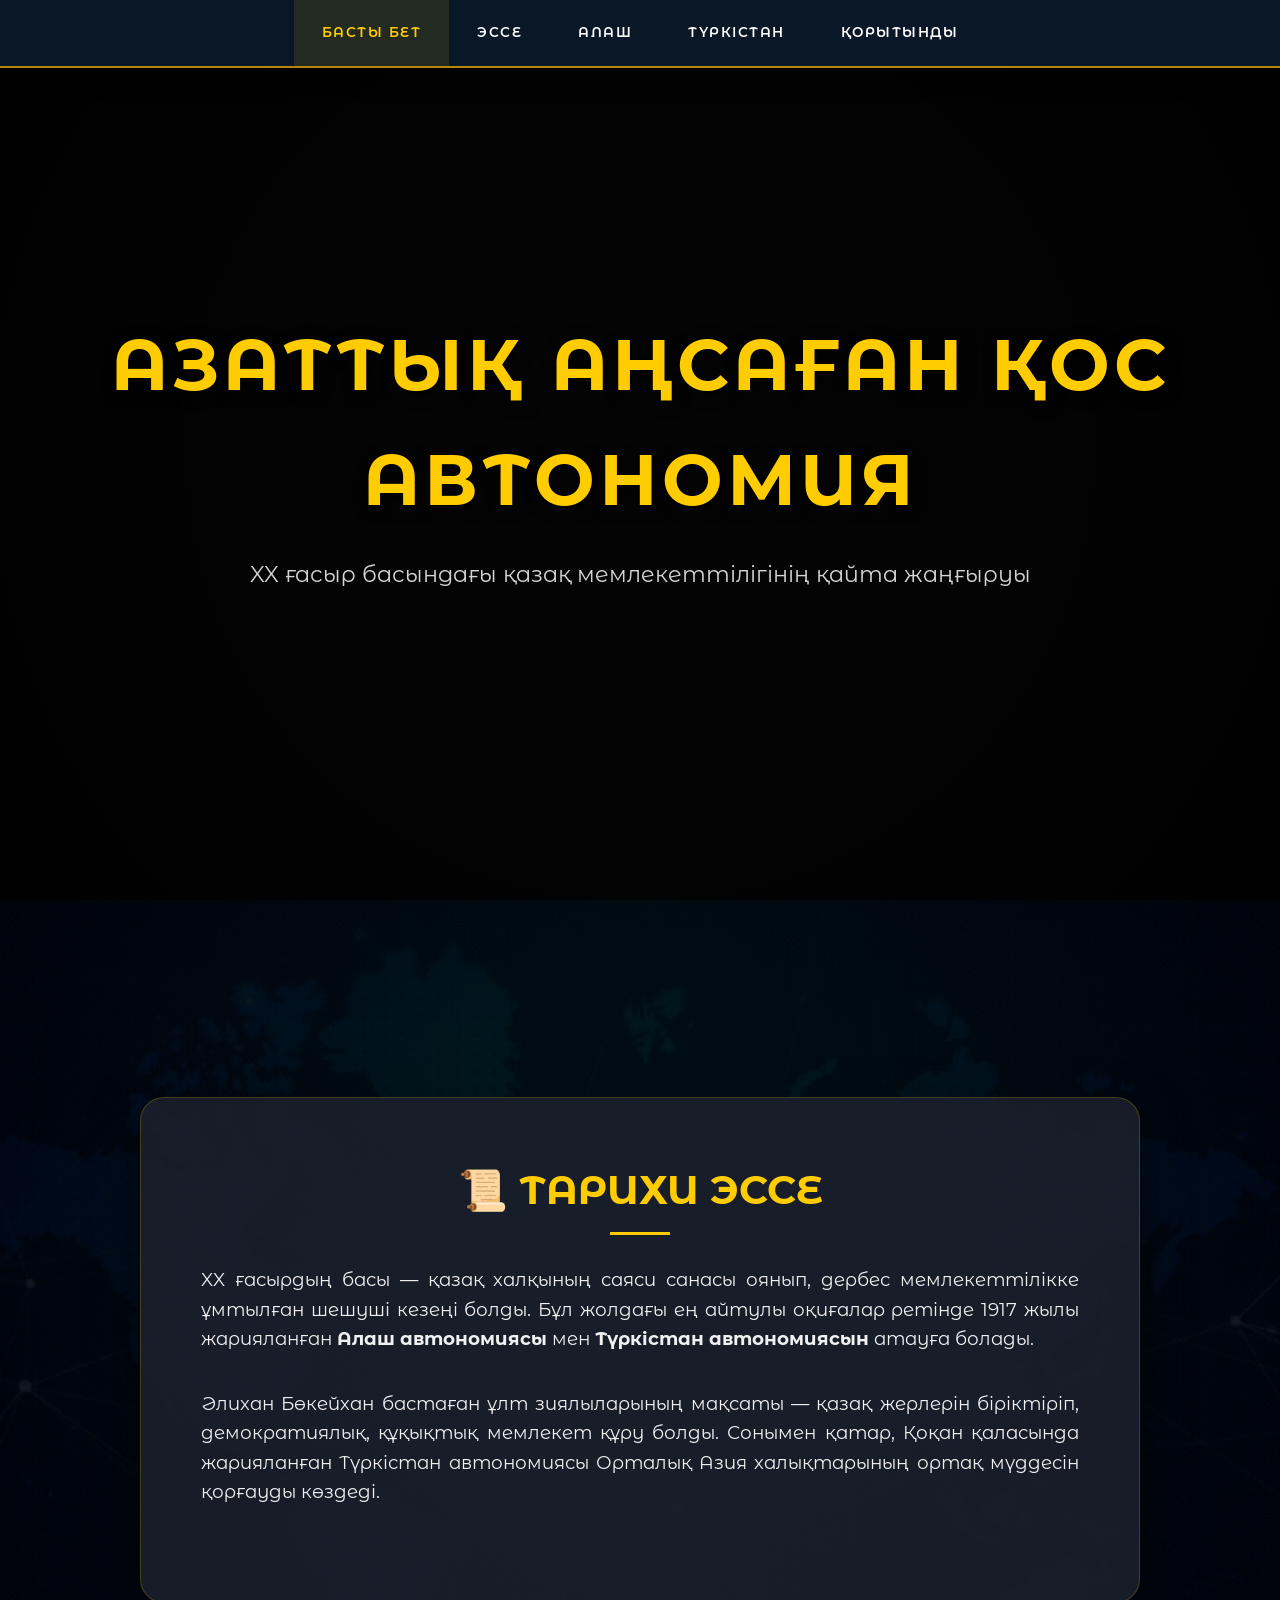
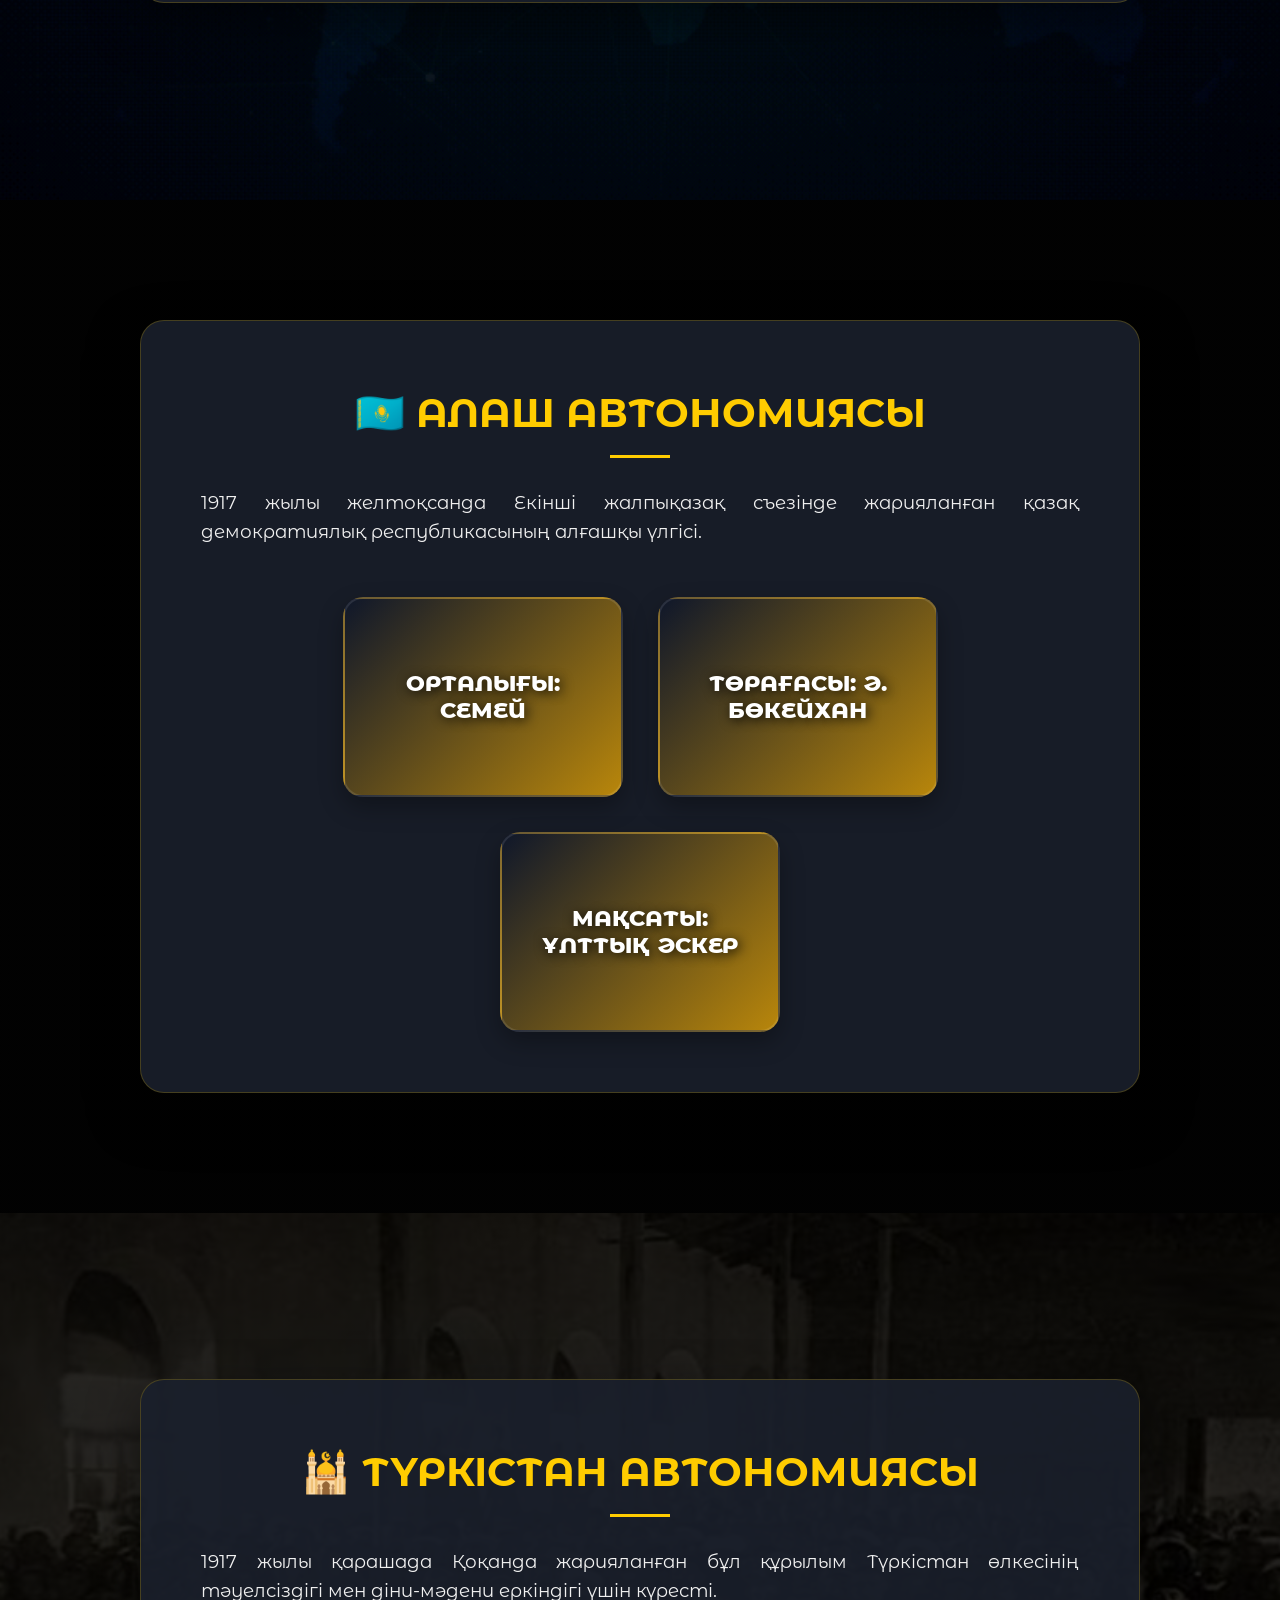
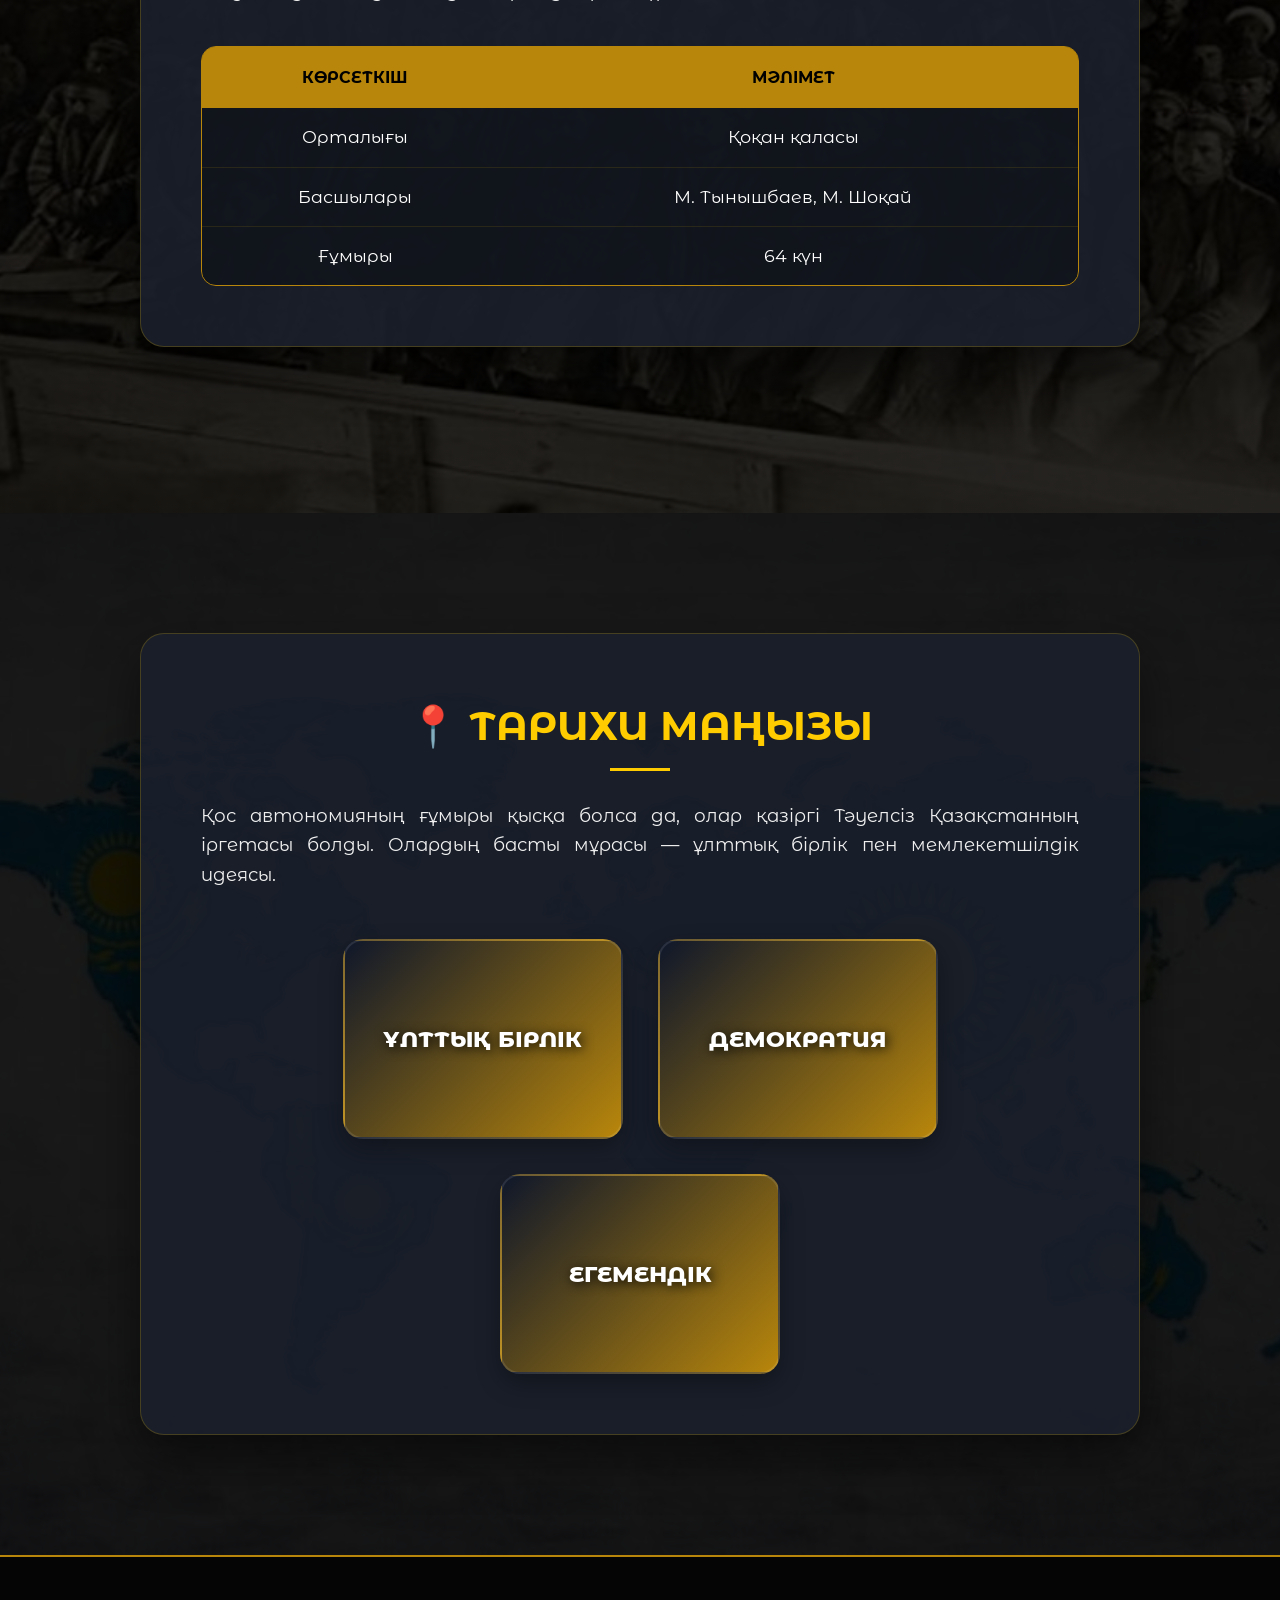
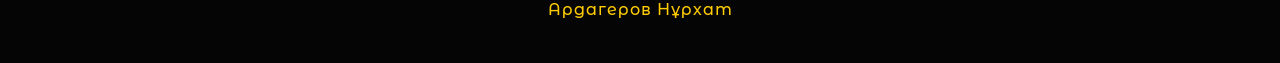
==== index.html @ 7b1ee90c "Add files via upload" ====
<!DOCTYPE html>
<html lang="kk">
<head>
    <meta charset="UTF-8">
    <meta name="viewport" content="width=device-width, initial-scale=1.0">
    <title>Алаш және Түркістан автономиялары</title>
    <link rel="stylesheet" href="style.css">
</head>
<body>
    <nav id="mainNav">
        <a href="#home">Басты бет</a>
        <a href="#essay">Эссе</a>
        <a href="#alash">Алаш</a>
        <a href="#turkestan">Түркістан</a>
        <a href="#summary">Қорытынды</a>
    </nav>

    <header id="home">
        <div class="overlay"></div>
        <div class="header-content">
            <h1>Азаттық аңсаған қос автономия</h1>
            <p>XX ғасыр басындағы қазақ мемлекеттілігінің қайта жаңғыруы</p>
        </div>
    </header>

    <main>
        <section id="essay" class="bg1">
            <div class="content">
                <h2>📜 Тарихи эссе</h2>
                <p>XX ғасырдың басы — қазақ халқының саяси санасы оянып, дербес мемлекеттілікке ұмтылған шешуші кезеңі болды. Бұл жолдағы ең айтулы оқиғалар ретінде 1917 жылы жарияланған <strong>Алаш автономиясы</strong> мен <strong>Түркістан автономиясын</strong> атауға болады.</p>
                <p>Әлихан Бөкейхан бастаған ұлт зиялыларының мақсаты — қазақ жерлерін біріктіріп, демократиялық, құқықтық мемлекет құру болды. Сонымен қатар, Қоқан қаласында жарияланған Түркістан автономиясы Орталық Азия халықтарының ортақ мүддесін қорғауды көздеді.</p>
            </div>
        </section>

        <section id="alash" class="bg2">
            <div class="content">
                <h2>🇰🇿 Алаш автономиясы</h2>
                <p>1917 жылы желтоқсанда Екінші жалпықазақ съезінде жарияланған қазақ демократиялық республикасының алғашқы үлгісі.</p>
                <div class="cards">
                    <div class="card fade-card">
                        <span>Орталығы: Семей</span>
                    </div>
                    <div class="card fade-card">
                        <span>Төрағасы: Ә. Бөкейхан</span>
                    </div>
                    <div class="card fade-card">
                        <span>Мақсаты: Ұлттық әскер</span>
                    </div>
                </div>
            </div>
        </section>

        <section id="turkestan" class="bg3">
            <div class="content">
                <h2>🕌 Түркістан автономиясы</h2>
                <p>1917 жылы қарашада Қоқанда жарияланған бұл құрылым Түркістан өлкесінің тәуелсіздігі мен діни-мәдени еркіндігі үшін күресті.</p>
                
                <div class="table-container">
                    <table>
                        <tr style="background: var(--accent-dark);">
                            <th>Көрсеткіш</th>
                            <th>Мәлімет</th>
                        </tr>
                        <tr>
                            <td>Орталығы</td>
                            <td>Қоқан қаласы</td>
                        </tr>
                        <tr>
                            <td>Басшылары</td>
                            <td>М. Тынышбаев, М. Шоқай</td>
                        </tr>
                        <tr>
                            <td>Ғұмыры</td>
                            <td>64 күн</td>
                        </tr>
                    </table>
                </div>
            </div>
        </section>

        <section id="summary" class="bg4">
            <div class="content">
                <h2>📍 Тарихи маңызы</h2>
                <p>Қос автономияның ғұмыры қысқа болса да, олар қазіргі Тәуелсіз Қазақстанның іргетасы болды. Олардың басты мұрасы — ұлттық бірлік пен мемлекетшілдік идеясы.</p>
                
                <div class="cards">
                    <div class="card fade-card">
                        <span>Ұлттық Бірлік</span>
                    </div>
                    <div class="card fade-card">
                        <span>Демократия</span>
                    </div>
                    <div class="card fade-card">
                        <span>Егемендік</span>
                    </div>
                </div>
            </div>
        </section>
    </main>

    <footer>
        <p>Ардагеров Нұрхат</p>
    </footer>

    <script src="script.js"></script>
</body>
</html>
---- style.css ----
/* Google Fonts жүктеу - Montserrat Alternates қазақ тіліндегі мәтінге өте қолайлы */
@import url('https://fonts.googleapis.com/css2?family=Montserrat+Alternates:ital,wght@0,100;0,200;0,300;0,400;0,500;0,600;0,700;0,800;0,900;1,100;1,200;1,300;1,400;1,500;1,600;1,700;1,800;1,900&display=swap');

/* Негізгі айнымалылар мен баптаулар */
:root {
    --nav-bg: rgba(10, 25, 41, 0.95);      /* Навигацияның қою көк фоны */
    --content-bg: rgba(26, 32, 44, 0.9);   /* Контент блогының фоны */
    --card-width: 280px;
    --card-height: 200px;
    --accent: #ffcc00;                     /* Алтын түсті акцент (Алаш рухы) */
    --accent-dark: #b8860b;                /* Қою алтын / қоңыр */
    --text-white: #ffffff;
    --transition: all 0.4s cubic-bezier(0.165, 0.84, 0.44, 1);
}

* {
    box-sizing: border-box;
    margin: 0;
    padding: 0;
    font-family: "Montserrat Alternates", sans-serif;
}

html {
    scroll-behavior: smooth;
}

body {
    background: #0a0a0a;
    color: var(--text-white);
    overflow-x: hidden;
    line-height: 1.6;
}

/* Навигациялық мәзір стилі */
nav#mainNav {
    position: fixed;
    top: 0;
    left: 0;
    width: 100%;
    background: var(--nav-bg);
    backdrop-filter: blur(12px);
    display: flex;
    justify-content: center;
    z-index: 1000;
    box-shadow: 0 4px 20px rgba(0, 0, 0, 0.6);
    border-bottom: 2px solid var(--accent-dark);
}

nav#mainNav a {
    color: var(--text-white);
    text-decoration: none;
    padding: 22px 28px;
    display: block;
    transition: var(--transition);
    font-weight: 600;
    font-size: 0.85rem;
    text-transform: uppercase;
    letter-spacing: 1.5px;
}

nav#mainNav a:hover,
nav#mainNav a.active {
    color: var(--accent);
    background: rgba(255, 204, 0, 0.1);
}

/* Хедер (Басты бет) */
header#home {
    height: 100vh;
    background: linear-gradient(rgba(0,0,0,0.6), rgba(0,0,0,0.6)), url('https://images.unsplash.com/photo-1518709268805-4e9042af9f23?q=80&w=2000') center/cover no-repeat;
    position: relative;
    display: flex;
    align-items: center;
    justify-content: center;
}

header .overlay {
    position: absolute;
    inset: 0;
    background: radial-gradient(circle, transparent 20%, rgba(0,0,0,0.8) 100%);
}

.header-content {
    position: relative;
    z-index: 2;
    text-align: center;
    padding: 30px;
}

.header-content h1 {
    font-size: clamp(2.5rem, 6vw, 4.5rem);
    margin-bottom: 20px;
    text-transform: uppercase;
    letter-spacing: 4px;
    color: var(--accent);
    text-shadow: 3px 3px 15px rgba(0,0,0,0.8);
}

.header-content p {
    font-size: 1.4rem;
    font-weight: 400;
    max-width: 800px;
    margin: 0 auto;
    opacity: 0.95;
    color: #e0e0e0;
}

/* Секциялардың ортақ стилі */
section {
    min-height: 100vh;
    display: flex;
    align-items: center;
    justify-content: center;
    padding: 120px 20px;
    position: relative;
    background-attachment: fixed; /* Параллакс эффектісі */
}

/* Секциялардың фондық суреттеріне арналған кластар */
.bg1 { background: linear-gradient(rgba(0,0,0,0.8), rgba(0,0,0,0.8)), url('img/history1.png') center/cover; }
.bg2 { background: linear-gradient(rgba(0,0,0,0.85), rgba(0,0,0,0.85)), url('img/alash_bg.jpg') center/cover; }
.bg3 { background: linear-gradient(rgba(0,0,0,0.85), rgba(0,0,0,0.85)), url('img/kokan.jpg') center/cover; }
.bg4 { background: linear-gradient(rgba(0,0,0,0.9), rgba(0,0,0,0.9)), url('img/kz_map.jpg') center/cover; }

/* Контент блогының контейнері */
.content {
    position: relative;
    z-index: 2;
    background: var(--content-bg);
    padding: 60px;
    border-radius: 24px;
    max-width: 1000px;
    width: 95%;
    box-shadow: 0 20px 50px rgba(0, 0, 0, 0.5);
    border: 1px solid rgba(255, 204, 0, 0.2);
    text-align: center;
}

section h2 {
    font-size: 2.5rem;
    margin-bottom: 30px;
    color: var(--accent);
    text-transform: uppercase;
    position: relative;
    display: inline-block;
}

section h2::after {
    content: '';
    display: block;
    width: 60px;
    height: 3px;
    background: var(--accent);
    margin: 10px auto 0;
}

section p {
    font-size: 1.15rem;
    margin-bottom: 35px;
    text-align: justify;
    color: #f0f0f0;
}

/* Карточкалар жүйесі */
.cards {
    display: flex;
    justify-content: center;
    flex-wrap: wrap;
    gap: 35px;
    margin-top: 50px;
}

.card {
    width: var(--card-width);
    height: var(--card-height);
    border-radius: 20px;
    position: relative;
    overflow: hidden;
    /* Карточкалардың дефолттық градиенті (егер сурет жүктелмесе) */
    background: linear-gradient(135deg, #0f172a, #b8860b);
    background-size: cover;
    background-position: center;
    transition: var(--transition);
    opacity: 0;
    transform: translateY(60px);
    display: flex;
    align-items: center;
    justify-content: center;
    border: 2px solid rgba(255, 255, 255, 0.1);
    box-shadow: 0 10px 25px rgba(0,0,0,0.3);
}

/* Анимация қосылғандағы класс (JS арқылы басқарылады) */
.card.show {
    opacity: 1;
    transform: translateY(0);
}

.card:hover {
    transform: scale(1.08) translateY(-15px);
    box-shadow: 0 20px 40px rgba(255, 204, 0, 0.3);
    border-color: var(--accent);
}

.card span {
    font-size: 1.4rem;
    font-weight: 800;
    text-transform: uppercase;
    color: #fff;
    text-shadow: 2px 2px 12px rgba(0, 0, 0, 0.9);
    padding: 15px;
    text-align: center;
    line-height: 1.2;
}

/* Кесте дизайны */
.table-container {
    margin-top: 40px;
    border-radius: 15px;
    overflow: hidden;
    border: 1px solid var(--accent-dark);
}

table {
    width: 100%;
    border-collapse: collapse;
    background: rgba(0, 0, 0, 0.3);
}

table th {
    background: var(--accent-dark);
    color: #000;
    padding: 18px;
    text-transform: uppercase;
    font-size: 1rem;
    font-weight: 700;
}

table td {
    padding: 15px;
    border-bottom: 1px solid rgba(255, 204, 0, 0.1);
    font-size: 1.1rem;
    color: #fff;
}

table tr:last-child td {
    border-bottom: none;
}

table tr:hover {
    background: rgba(255, 204, 0, 0.05);
}

/* Custom Scrollbar */
::-webkit-scrollbar {
    width: 12px;
}

::-webkit-scrollbar-track {
    background: #050505;
}

::-webkit-scrollbar-thumb {
    background: linear-gradient(var(--accent-dark), var(--accent));
    border-radius: 6px;
    border: 3px solid #050505;
}

/* Футер */
footer {
    background: #050505;
    color: var(--accent);
    text-align: center;
    padding: 40px 20px;
    border-top: 2px solid var(--accent-dark);
    font-weight: 500;
    letter-spacing: 1px;
}

/* Адаптивті дизайн (Мобильді құрылғылар үшін) */
@media (max-width: 1024px) {
    .content {
        padding: 40px;
    }
}

@media (max-width: 768px) {
    nav#mainNav {
        flex-wrap: wrap;
    }
    nav#mainNav a {
        padding: 15px 12px;
        font-size: 0.7rem;
    }
    header#home {
        height: 80vh;
    }
    .header-content h1 {
        font-size: 2.2rem;
    }
    section h2 {
        font-size: 1.8rem;
    }
    .card {
        width: 100%; /* Мобильді телефонда карточкалар толық енді алады */
        height: 160px;
    }
}

@media (max-width: 480px) {
    .content {
        padding: 25px 15px;
        border-radius: 0;
    }
    section p {
        font-size: 1rem;
        text-align: left;
    }
}
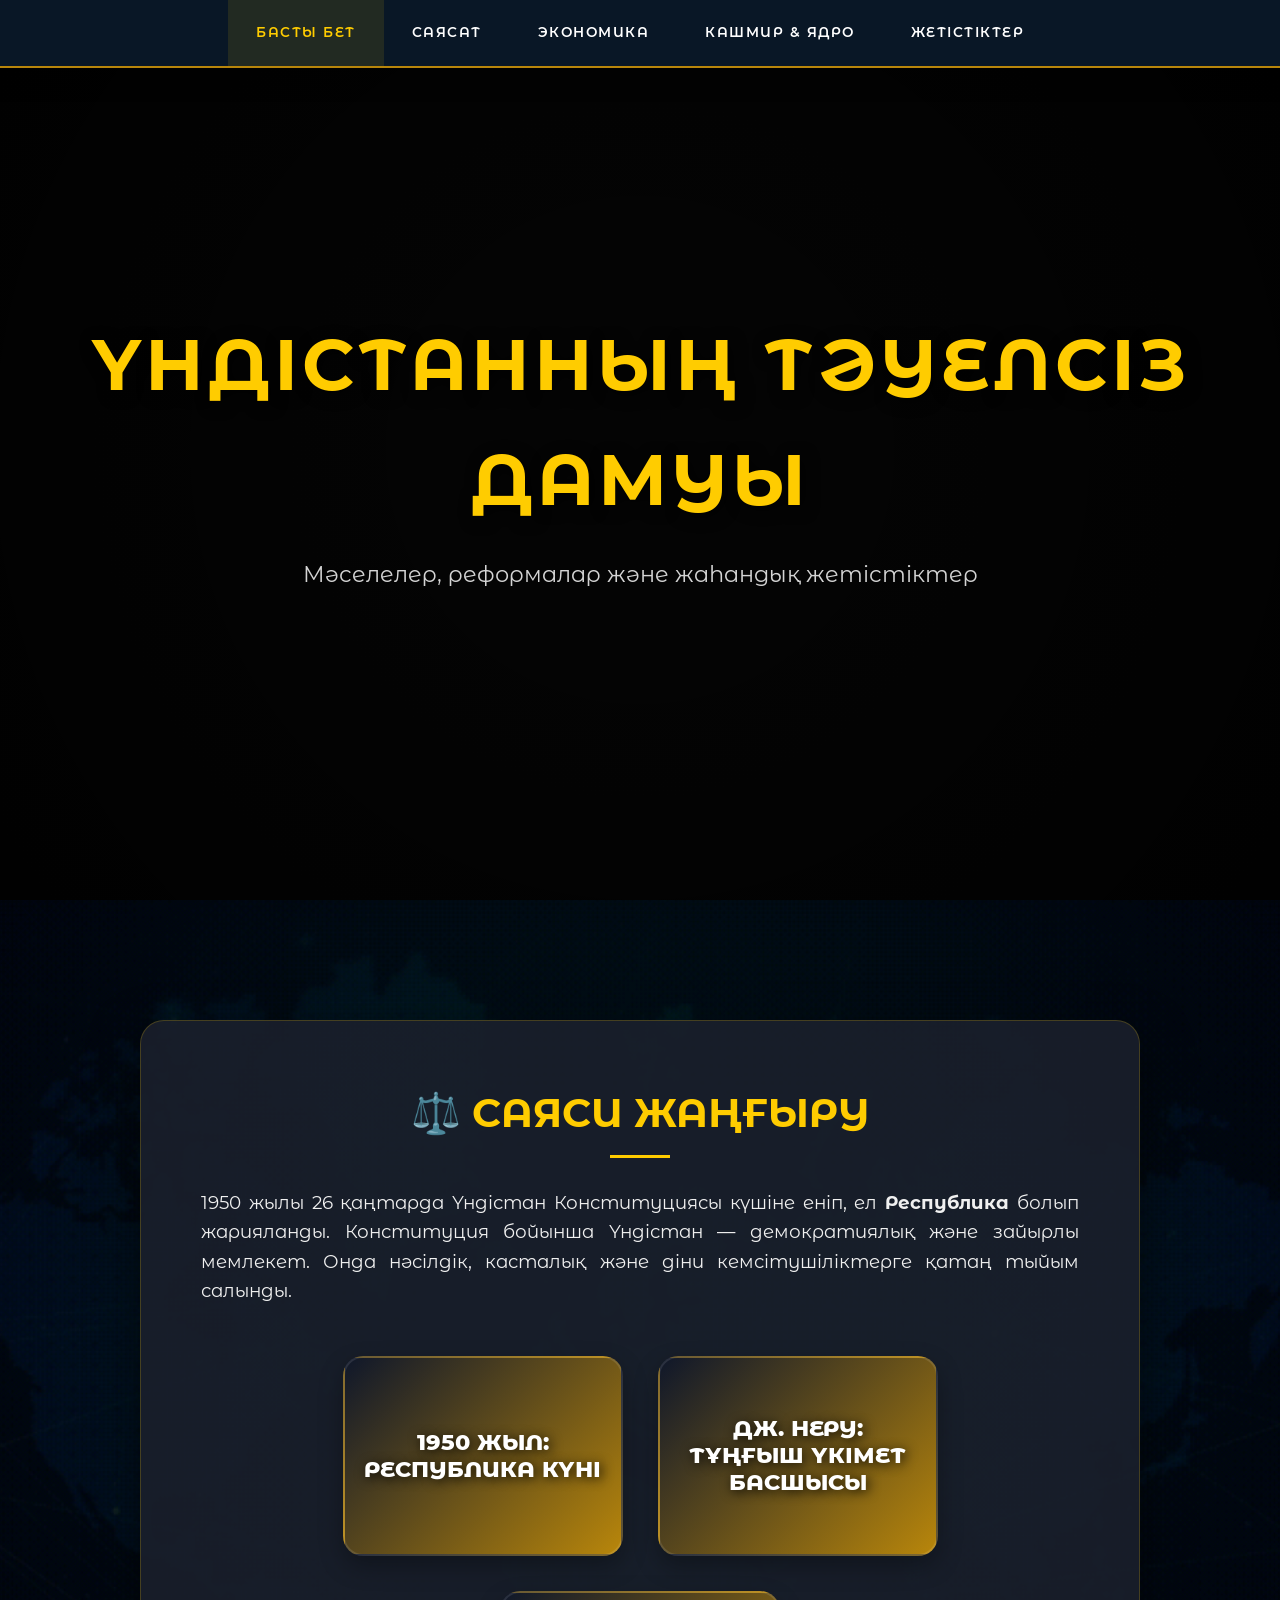
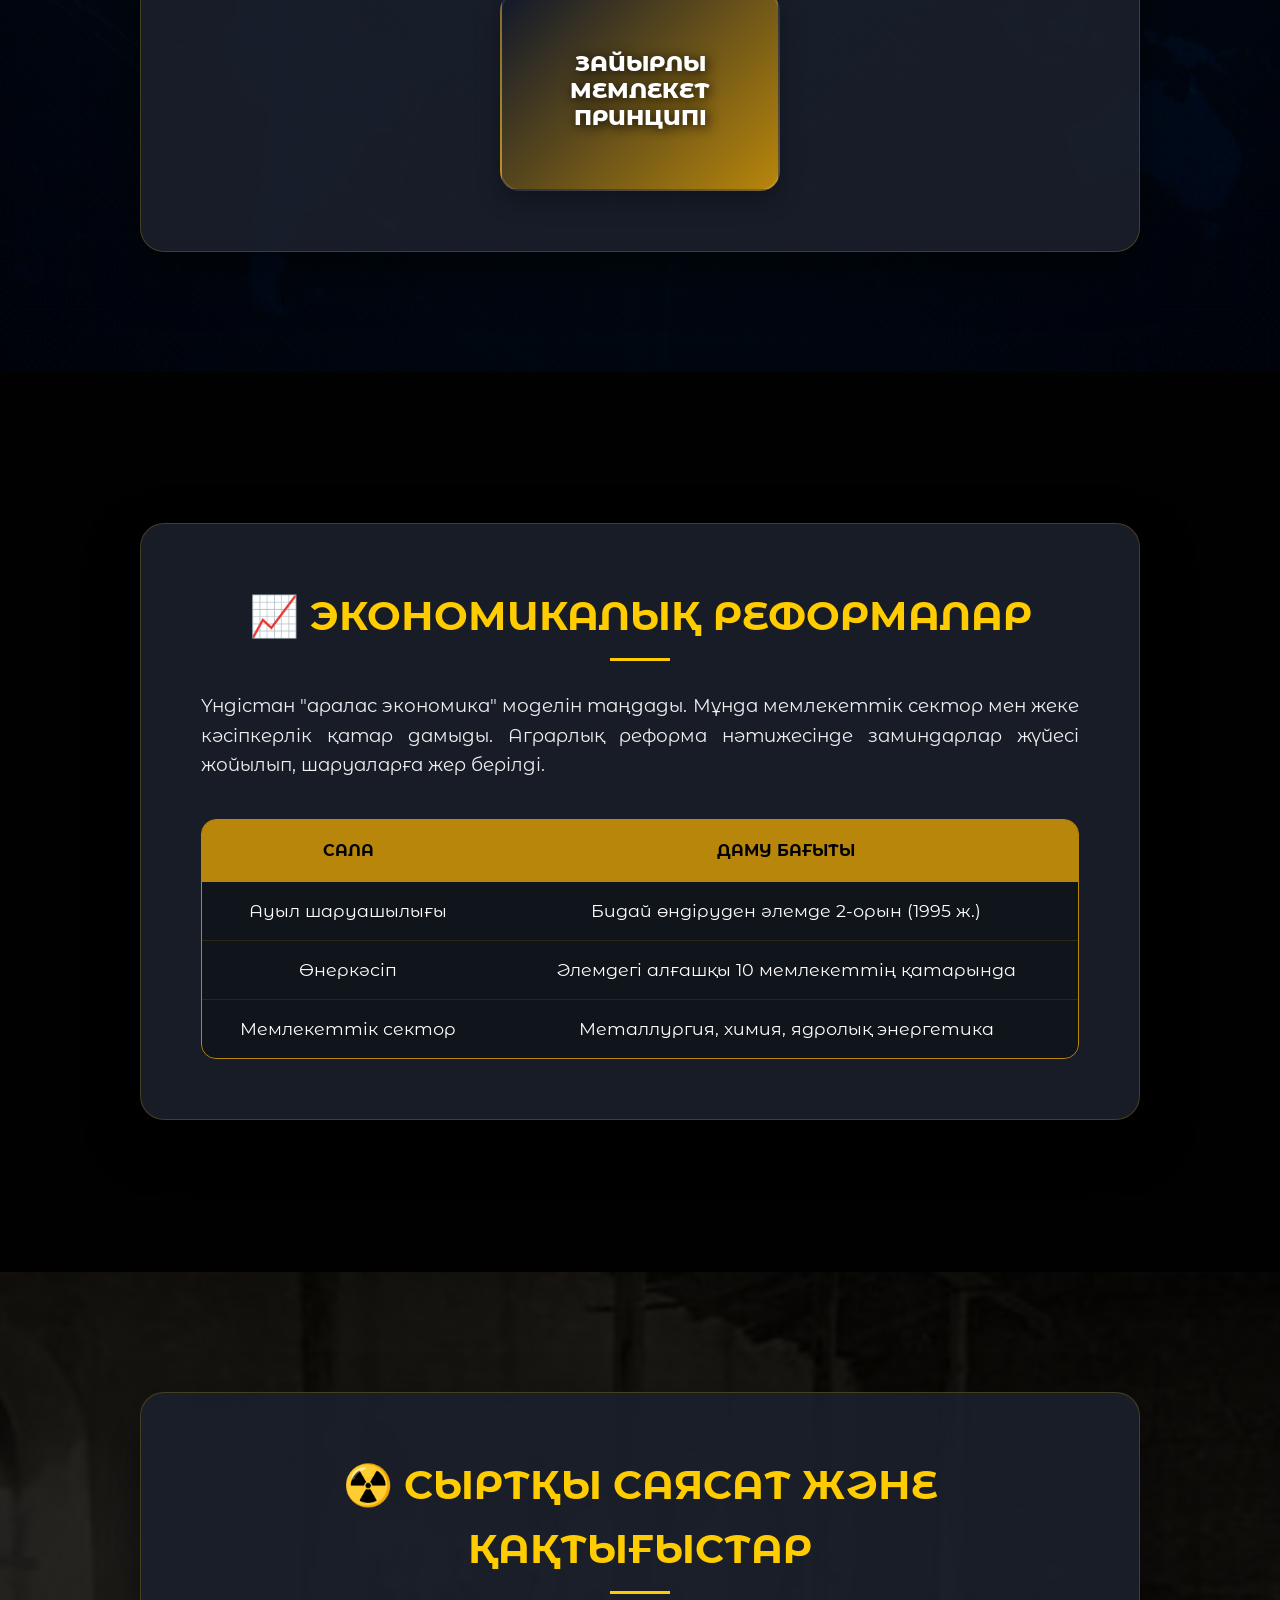
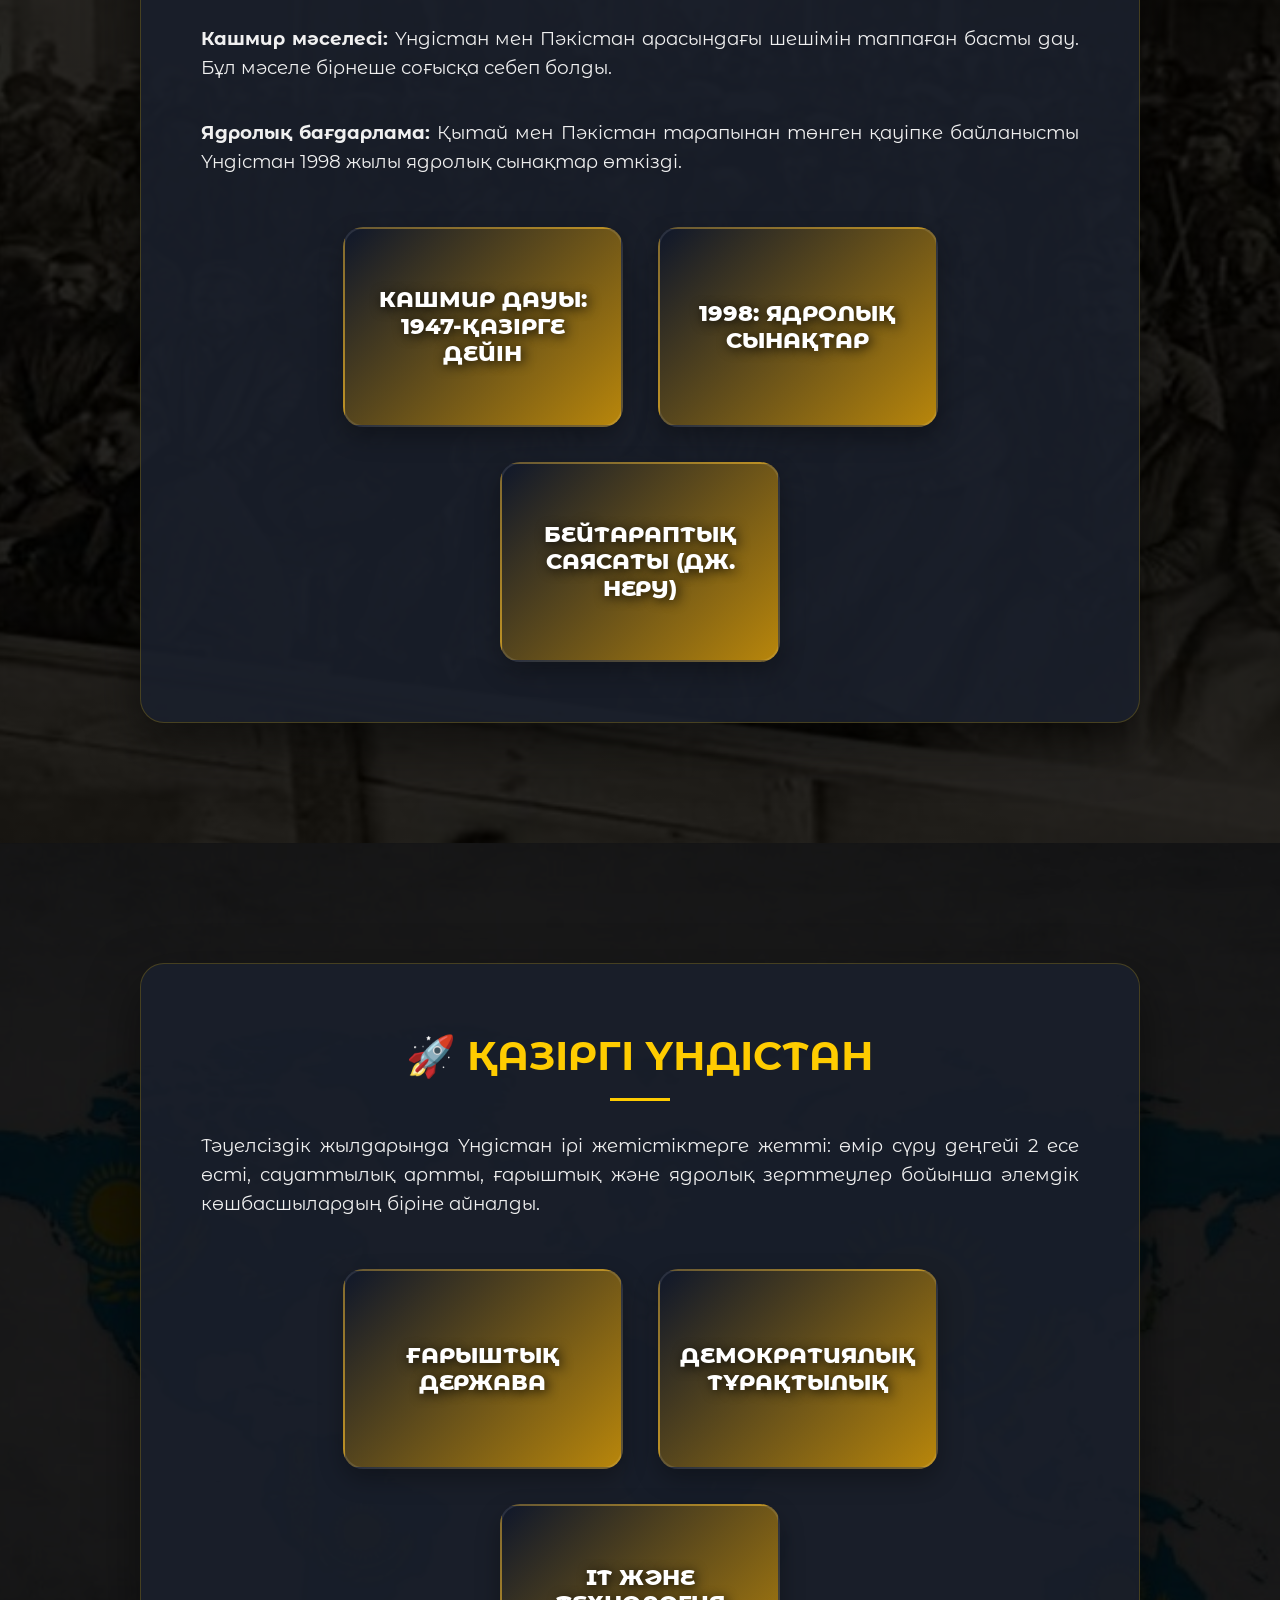
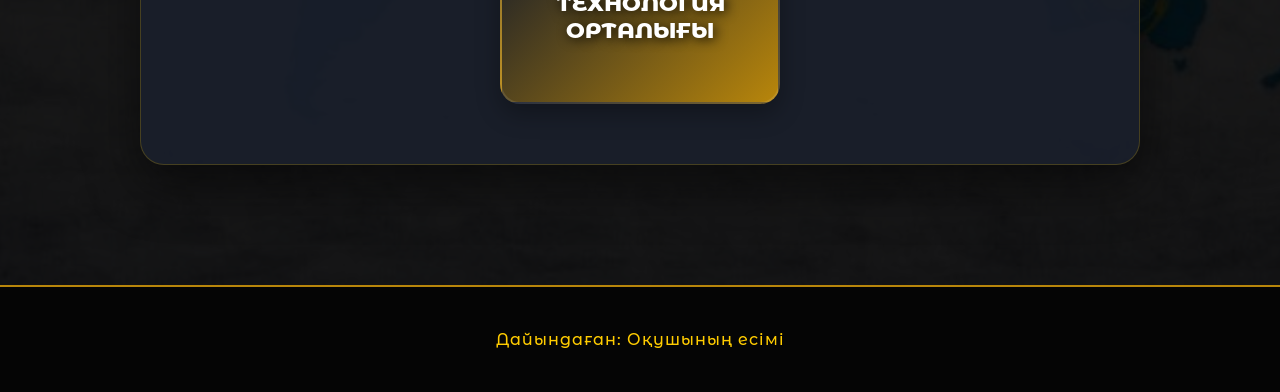
==== commit 91bfd00c: "Update index.html" ====
--- a/index.html
+++ b/index.html
@@ -3,95 +3,104 @@
 <head>
     <meta charset="UTF-8">
     <meta name="viewport" content="width=device-width, initial-scale=1.0">
-    <title>Алаш және Түркістан автономиялары</title>
+    <title>Тәуелсіз Үндістанның дамуы</title>
     <link rel="stylesheet" href="style.css">
 </head>
 <body>
     <nav id="mainNav">
         <a href="#home">Басты бет</a>
-        <a href="#essay">Эссе</a>
-        <a href="#alash">Алаш</a>
-        <a href="#turkestan">Түркістан</a>
-        <a href="#summary">Қорытынды</a>
+        <a href="#politics">Саясат</a>
+        <a href="#economy">Экономика</a>
+        <a href="#kashmir">Кашмир & Ядро</a>
+        <a href="#achievements">Жетістіктер</a>
     </nav>
 
     <header id="home">
         <div class="overlay"></div>
         <div class="header-content">
-            <h1>Азаттық аңсаған қос автономия</h1>
-            <p>XX ғасыр басындағы қазақ мемлекеттілігінің қайта жаңғыруы</p>
+            <h1>Үндістанның тәуелсіз дамуы</h1>
+            <p>Мәселелер, реформалар және жаһандық жетістіктер</p>
         </div>
     </header>
 
     <main>
-        <section id="essay" class="bg1">
+        <section id="politics" class="bg1">
             <div class="content">
-                <h2>📜 Тарихи эссе</h2>
-                <p>XX ғасырдың басы — қазақ халқының саяси санасы оянып, дербес мемлекеттілікке ұмтылған шешуші кезеңі болды. Бұл жолдағы ең айтулы оқиғалар ретінде 1917 жылы жарияланған <strong>Алаш автономиясы</strong> мен <strong>Түркістан автономиясын</strong> атауға болады.</p>
-                <p>Әлихан Бөкейхан бастаған ұлт зиялыларының мақсаты — қазақ жерлерін біріктіріп, демократиялық, құқықтық мемлекет құру болды. Сонымен қатар, Қоқан қаласында жарияланған Түркістан автономиясы Орталық Азия халықтарының ортақ мүддесін қорғауды көздеді.</p>
-            </div>
-        </section>
-
-        <section id="alash" class="bg2">
-            <div class="content">
-                <h2>🇰🇿 Алаш автономиясы</h2>
-                <p>1917 жылы желтоқсанда Екінші жалпықазақ съезінде жарияланған қазақ демократиялық республикасының алғашқы үлгісі.</p>
+                <h2>⚖️ Саяси жаңғыру</h2>
+                <p>1950 жылы 26 қаңтарда Үндістан Конституциясы күшіне еніп, ел <strong>Республика</strong> болып жарияланды. Конституция бойынша Үндістан — демократиялық және зайырлы мемлекет. Онда нәсілдік, касталық және діни кемсітушіліктерге қатаң тыйым салынды.</p>
                 <div class="cards">
                     <div class="card fade-card">
-                        <span>Орталығы: Семей</span>
+                        <span>1950 жыл: Республика күні</span>
                     </div>
                     <div class="card fade-card">
-                        <span>Төрағасы: Ә. Бөкейхан</span>
+                        <span>Дж. Неру: Тұңғыш Үкімет басшысы</span>
                     </div>
                     <div class="card fade-card">
-                        <span>Мақсаты: Ұлттық әскер</span>
+                        <span>Зайырлы мемлекет принципі</span>
                     </div>
                 </div>
             </div>
         </section>
 
-        <section id="turkestan" class="bg3">
+        <section id="economy" class="bg2">
             <div class="content">
-                <h2>🕌 Түркістан автономиясы</h2>
-                <p>1917 жылы қарашада Қоқанда жарияланған бұл құрылым Түркістан өлкесінің тәуелсіздігі мен діни-мәдени еркіндігі үшін күресті.</p>
-                
+                <h2>📈 Экономикалық реформалар</h2>
+                <p>Үндістан "аралас экономика" моделін таңдады. Мұнда мемлекеттік сектор мен жеке кәсіпкерлік қатар дамыды. Аграрлық реформа нәтижесінде заминдарлар жүйесі жойылып, шаруаларға жер берілді.</p>
                 <div class="table-container">
                     <table>
                         <tr style="background: var(--accent-dark);">
-                            <th>Көрсеткіш</th>
-                            <th>Мәлімет</th>
+                            <th>Сала</th>
+                            <th>Даму бағыты</th>
                         </tr>
                         <tr>
-                            <td>Орталығы</td>
-                            <td>Қоқан қаласы</td>
+                            <td>Ауыл шаруашылығы</td>
+                            <td>Бидай өндіруден әлемде 2-орын (1995 ж.)</td>
                         </tr>
                         <tr>
-                            <td>Басшылары</td>
-                            <td>М. Тынышбаев, М. Шоқай</td>
+                            <td>Өнеркәсіп</td>
+                            <td>Әлемдегі алғашқы 10 мемлекеттің қатарында</td>
                         </tr>
                         <tr>
-                            <td>Ғұмыры</td>
-                            <td>64 күн</td>
+                            <td>Мемлекеттік сектор</td>
+                            <td>Металлургия, химия, ядролық энергетика</td>
                         </tr>
                     </table>
                 </div>
             </div>
         </section>
 
-        <section id="summary" class="bg4">
+        <section id="kashmir" class="bg3">
             <div class="content">
-                <h2>📍 Тарихи маңызы</h2>
-                <p>Қос автономияның ғұмыры қысқа болса да, олар қазіргі Тәуелсіз Қазақстанның іргетасы болды. Олардың басты мұрасы — ұлттық бірлік пен мемлекетшілдік идеясы.</p>
-                
+                <h2>☢️ Сыртқы саясат және Қақтығыстар</h2>
+                <p><strong>Кашмир мәселесі:</strong> Үндістан мен Пәкістан арасындағы шешімін таппаған басты дау. Бұл мәселе бірнеше соғысқа себеп болды.</p>
+                <p><strong>Ядролық бағдарлама:</strong> Қытай мен Пәкістан тарапынан төнген қауіпке байланысты Үндістан 1998 жылы ядролық сынақтар өткізді.</p>
                 <div class="cards">
                     <div class="card fade-card">
-                        <span>Ұлттық Бірлік</span>
+                        <span>Кашмир дауы: 1947-қазірге дейін</span>
                     </div>
                     <div class="card fade-card">
-                        <span>Демократия</span>
+                        <span>1998: Ядролық сынақтар</span>
                     </div>
                     <div class="card fade-card">
-                        <span>Егемендік</span>
+                        <span>Бейтараптық саясаты (Дж. Неру)</span>
+                    </div>
+                </div>
+            </div>
+        </section>
+
+        <section id="achievements" class="bg4">
+            <div class="content">
+                <h2>🚀 Қазіргі Үндістан</h2>
+                <p>Тәуелсіздік жылдарында Үндістан ірі жетістіктерге жетті: өмір сүру деңгейі 2 есе өсті, сауаттылық артты, ғарыштық және ядролық зерттеулер бойынша әлемдік көшбасшылардың біріне айналды.</p>
+                <div class="cards">
+                    <div class="card fade-card">
+                        <span>Ғарыштық держава</span>
+                    </div>
+                    <div class="card fade-card">
+                        <span>Демократиялық тұрақтылық</span>
+                    </div>
+                    <div class="card fade-card">
+                        <span>IT және технология орталығы</span>
                     </div>
                 </div>
             </div>
@@ -99,7 +108,7 @@
     </main>
 
     <footer>
-        <p>Ардагеров Нұрхат</p>
+        <p>Дайындаған: Оқушының есімі</p>
     </footer>
 
     <script src="script.js"></script>
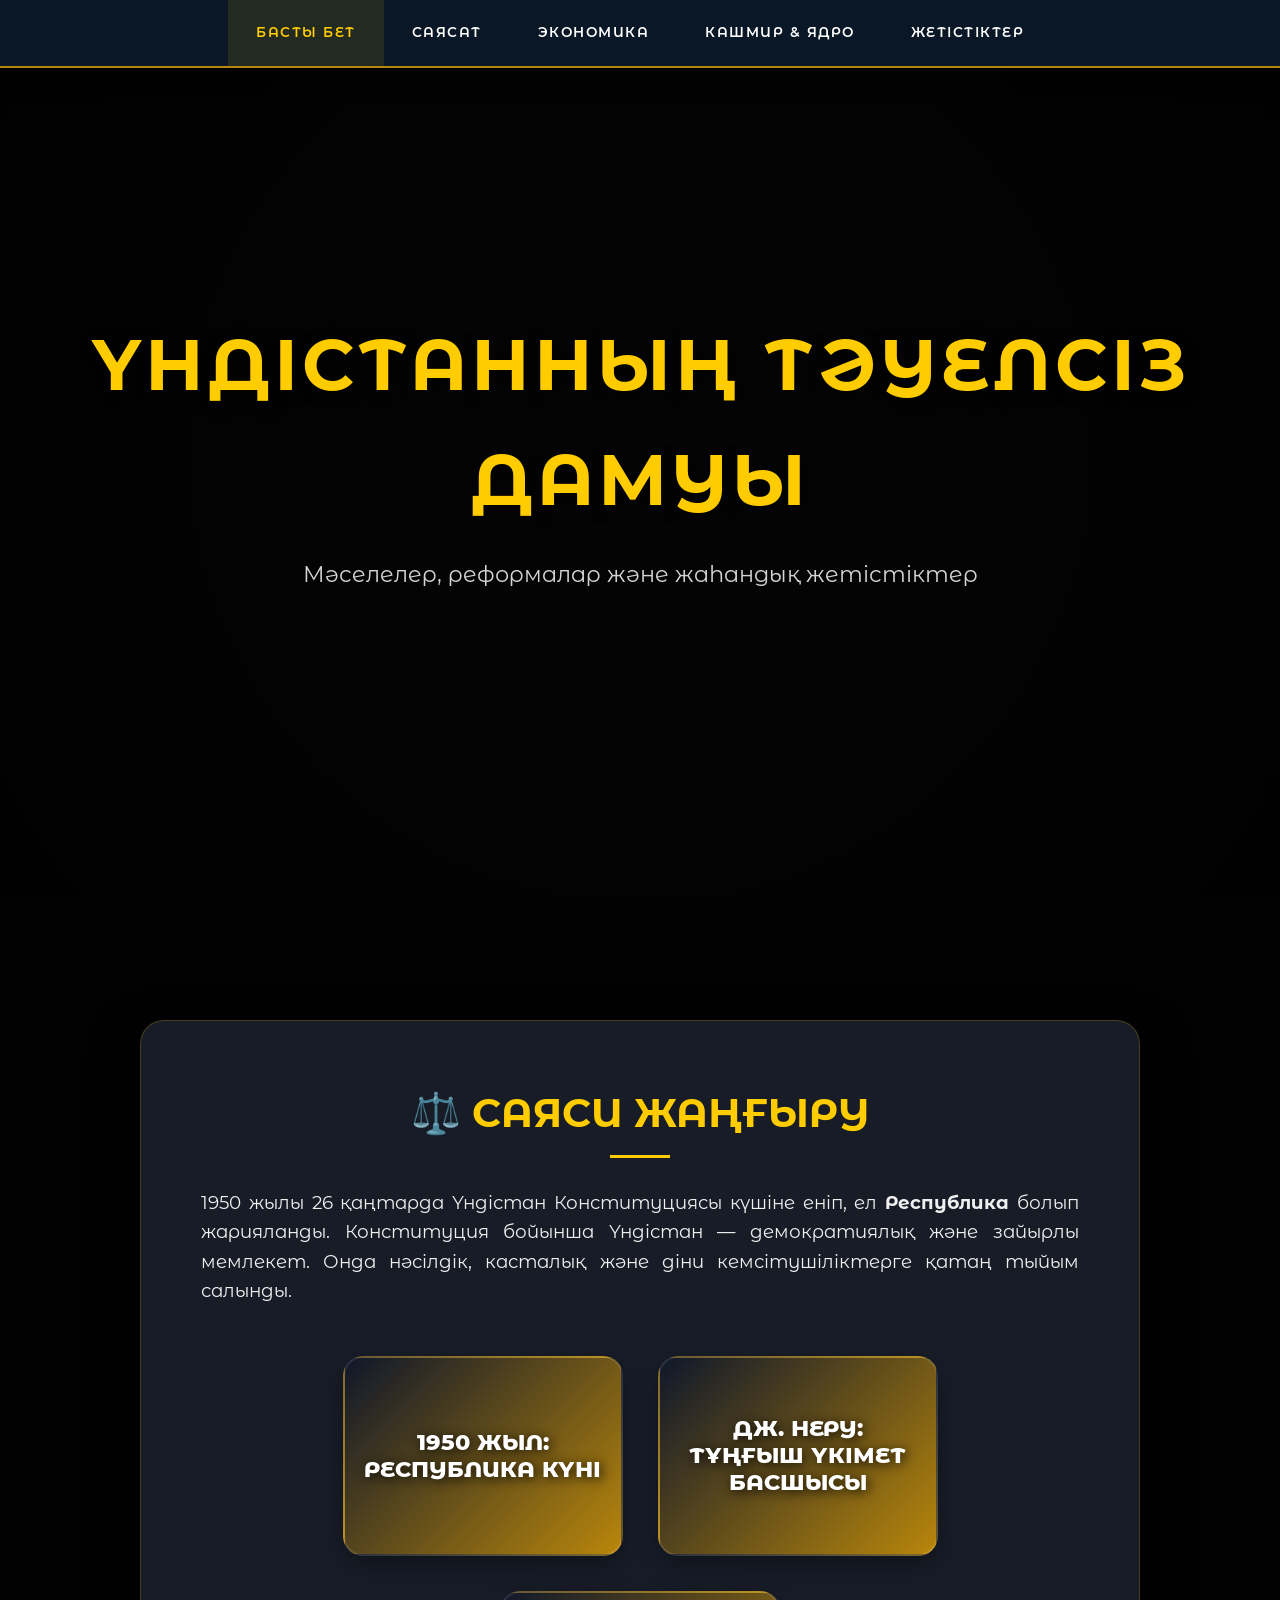
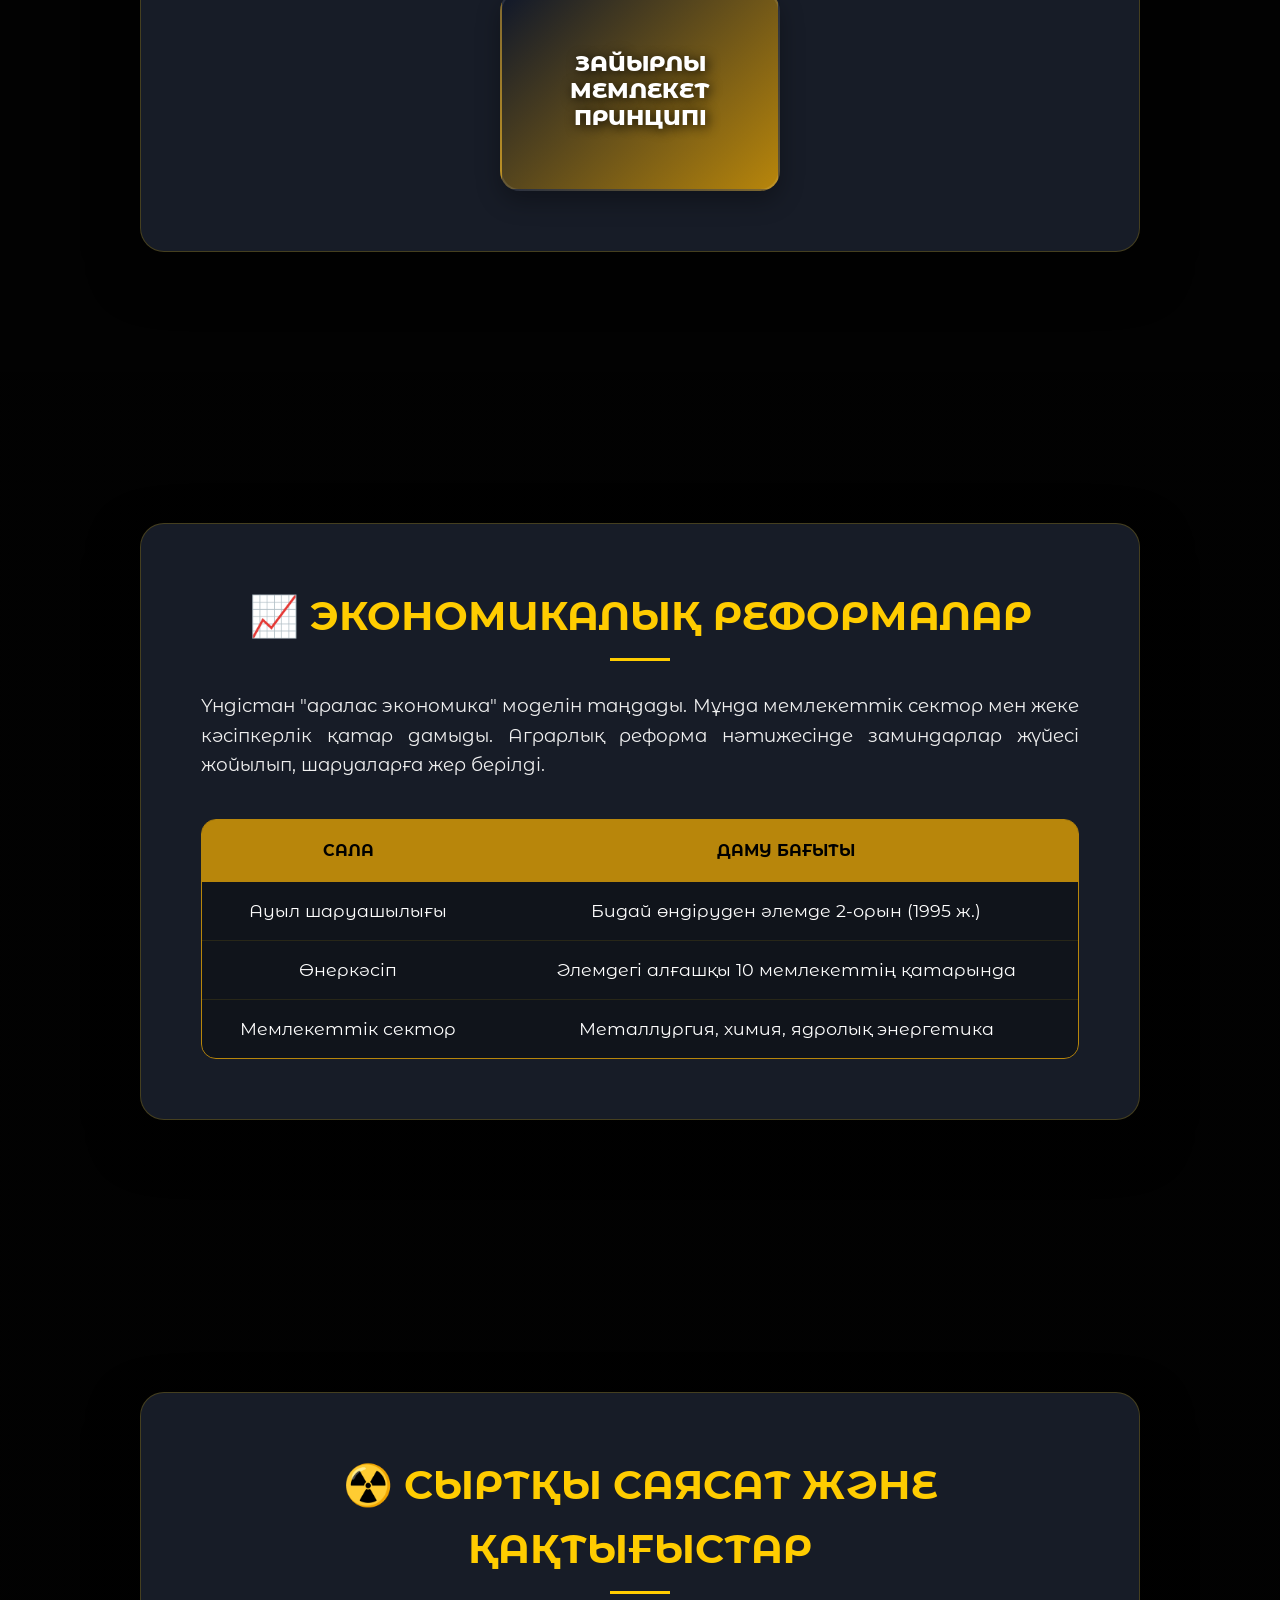
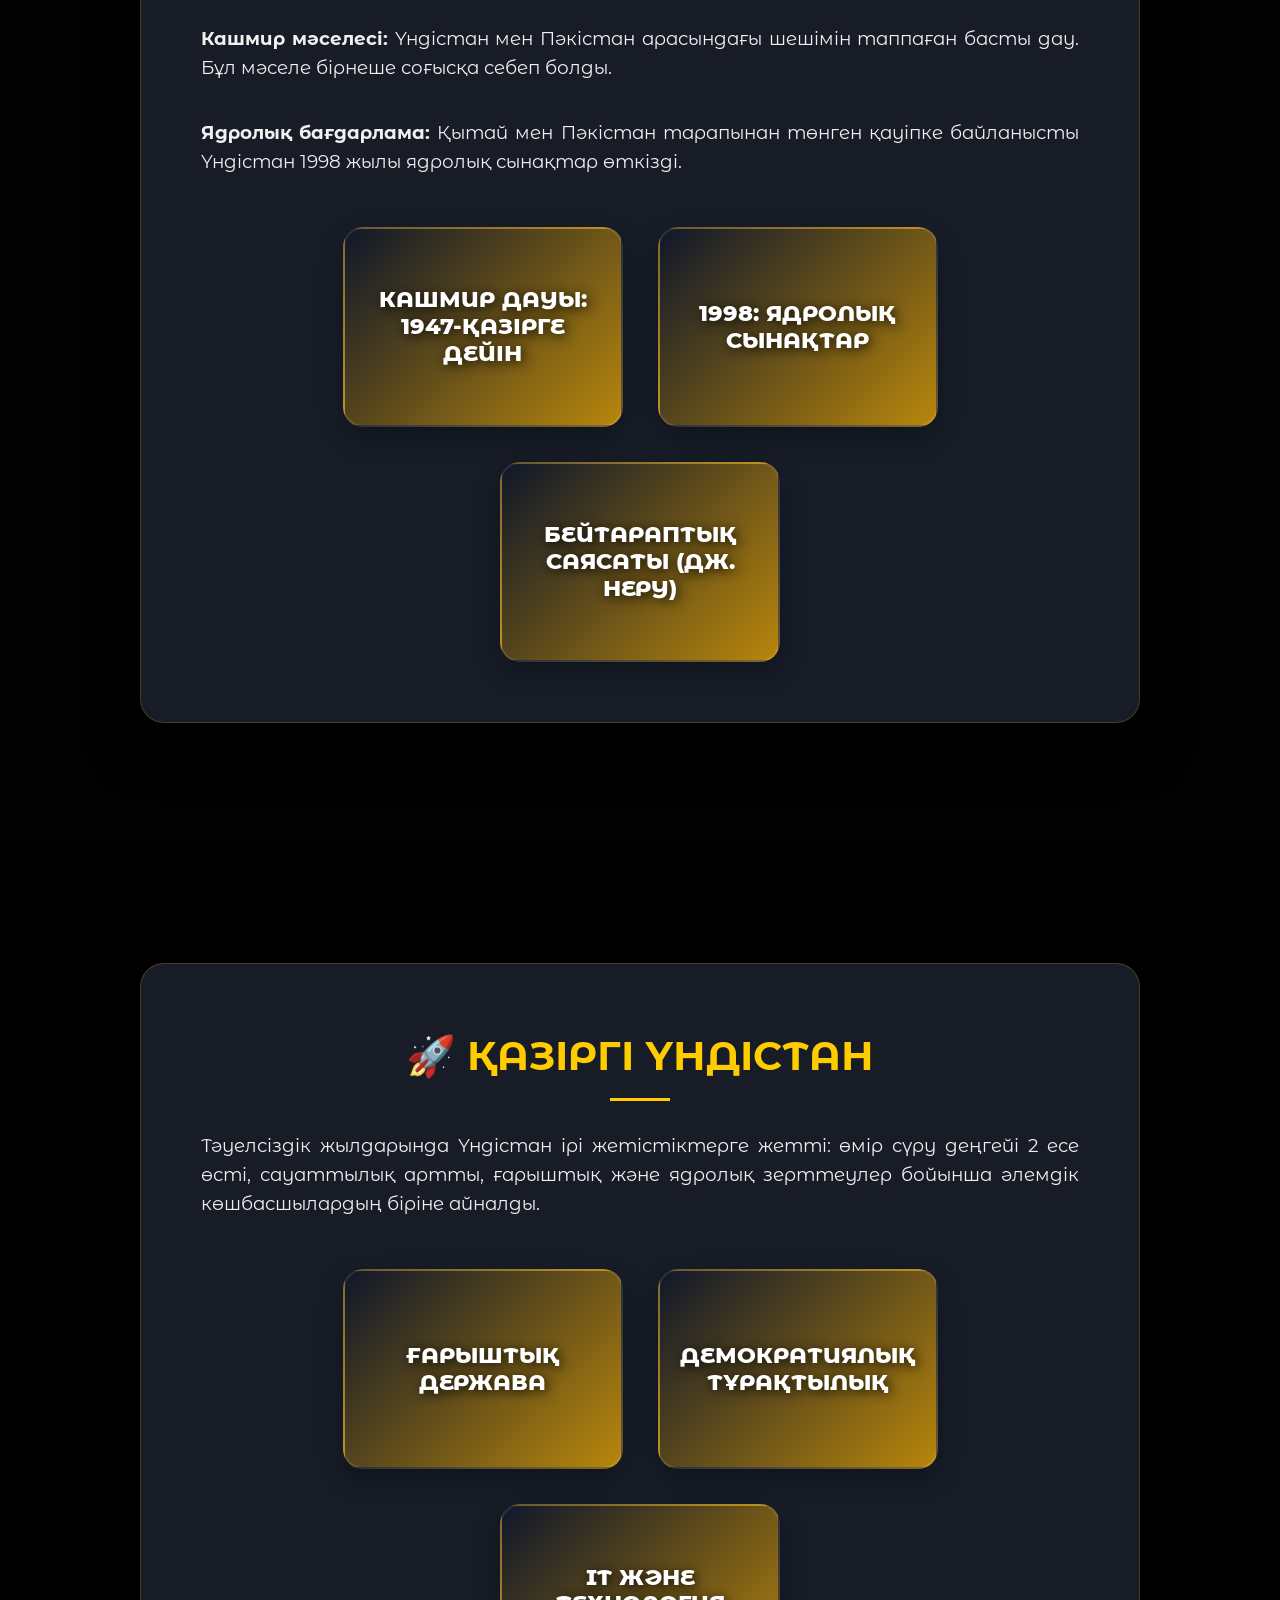
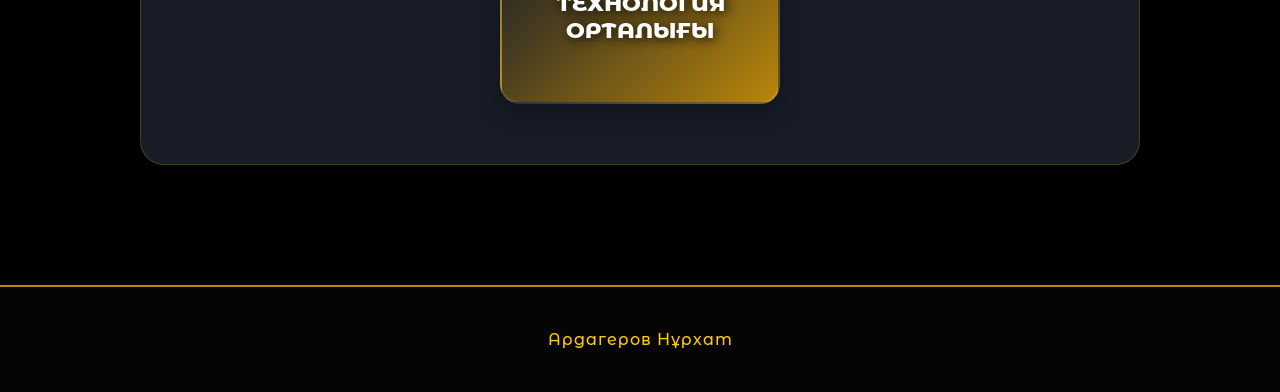
==== commit 8fe55563: "Update index.html" ====
--- a/index.html
+++ b/index.html
@@ -108,7 +108,7 @@
     </main>
 
     <footer>
-        <p>Дайындаған: Оқушының есімі</p>
+        <p>Ардагеров Нұрхат</p>
     </footer>
 
     <script src="script.js"></script>
--- a/style.css
+++ b/style.css
@@ -117,10 +117,11 @@
 }
 
 /* Секциялардың фондық суреттеріне арналған кластар */
-.bg1 { background: linear-gradient(rgba(0,0,0,0.8), rgba(0,0,0,0.8)), url('img/history1.png') center/cover; }
-.bg2 { background: linear-gradient(rgba(0,0,0,0.85), rgba(0,0,0,0.85)), url('img/alash_bg.jpg') center/cover; }
-.bg3 { background: linear-gradient(rgba(0,0,0,0.85), rgba(0,0,0,0.85)), url('img/kokan.jpg') center/cover; }
-.bg4 { background: linear-gradient(rgba(0,0,0,0.9), rgba(0,0,0,0.9)), url('img/kz_map.jpg') center/cover; }
+/* Секциялардың фондық суреттерін Үндістан тақырыбына икемдеу */
+.bg1 { background: linear-gradient(rgba(0,0,0,0.8), rgba(0,0,0,0.8)), url('https://images.unsplash.com/photo-1524492707947-503a5be63326?q=80&w=2000') center/cover; } /* Тадж-Махал немесе Дели */
+.bg2 { background: linear-gradient(rgba(0,0,0,0.85), rgba(0,0,0,0.85)), url('https://images.unsplash.com/photo-1532375810709-75b1da00537c?q=80&w=2000') center/cover; } /* Үндістан егіншілігі */
+.bg3 { background: linear-gradient(rgba(0,0,0,0.85), rgba(0,0,0,0.85)), url('https://images.unsplash.com/photo-1543163521-1bf539c55dd2?q=80&w=2000') center/cover; } /* Кашмир таулары */
+.bg4 { background: linear-gradient(rgba(0,0,0,0.9), rgba(0,0,0,0.9)), url('https://images.unsplash.com/photo-1517048676732-d65bc937f952?q=80&w=2000') center/cover; } /* Қазіргі қала / технология */
 
 /* Контент блогының контейнері */
 .content {
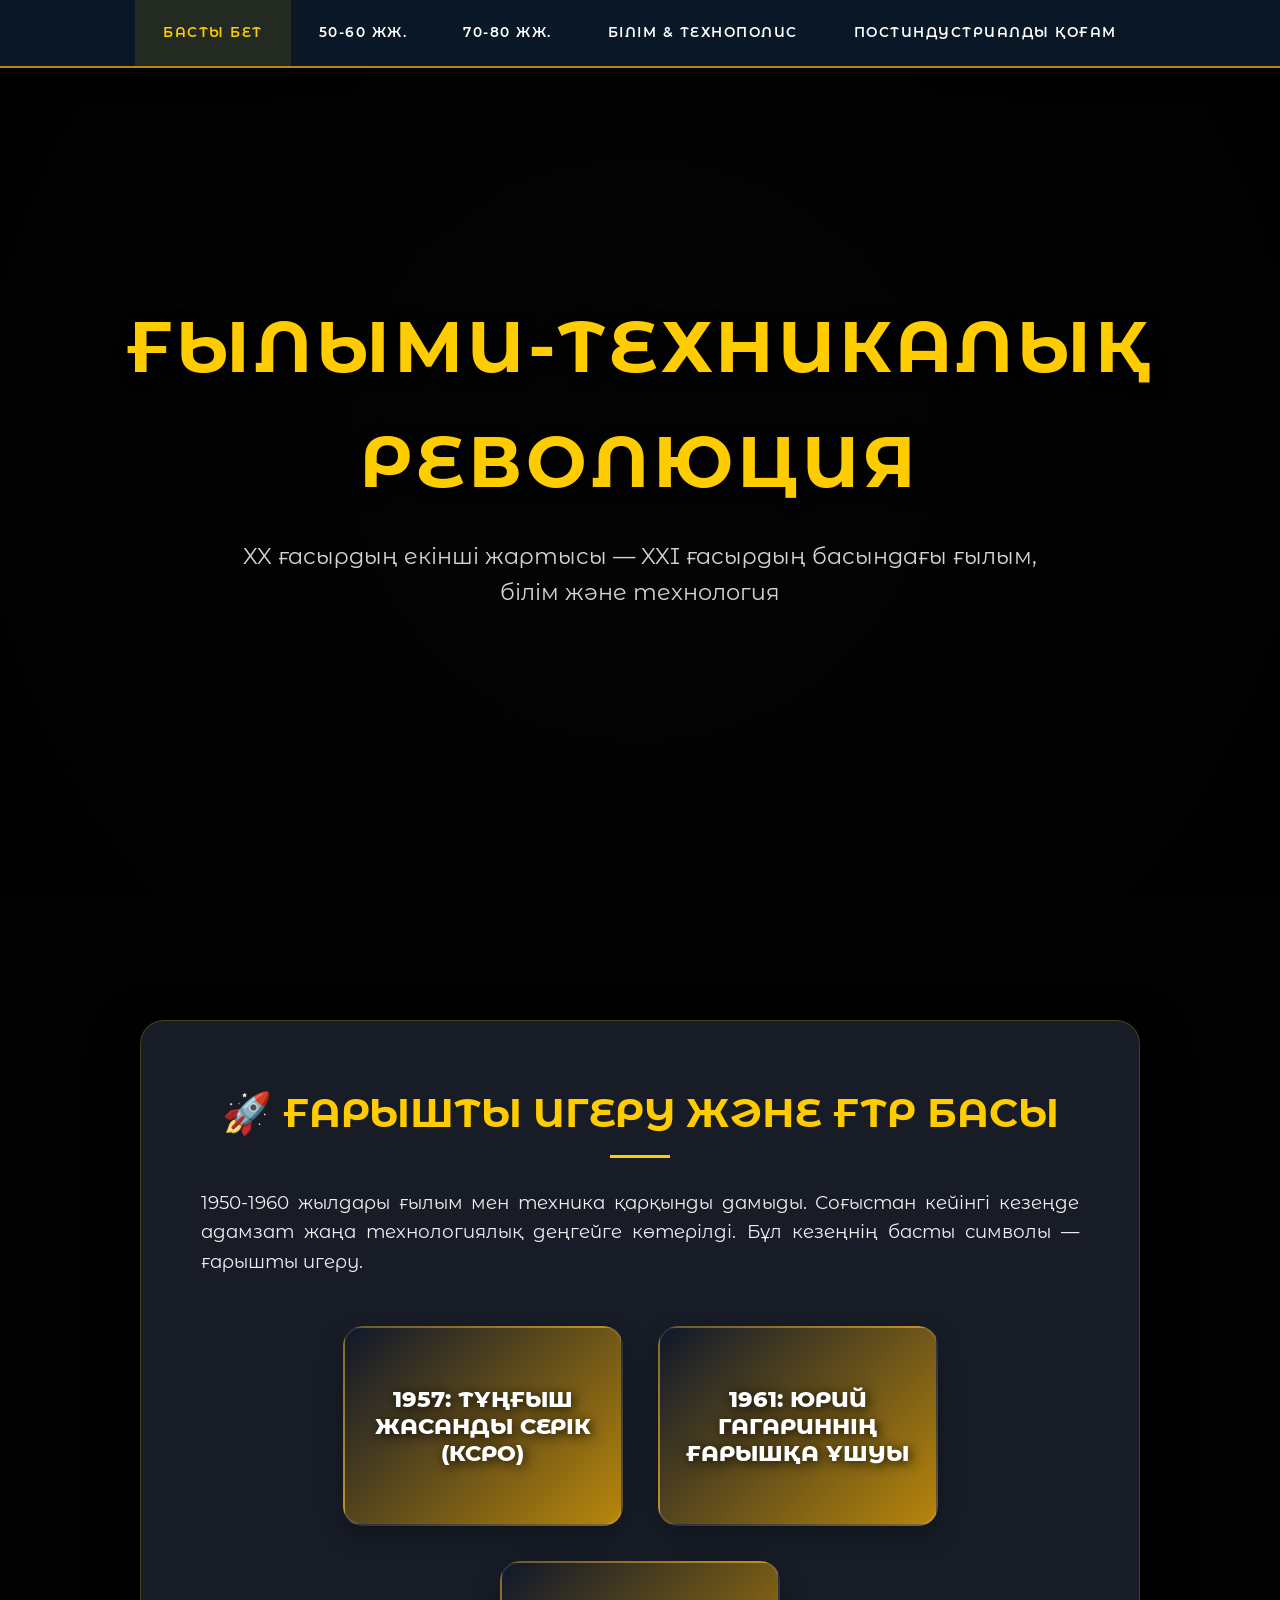
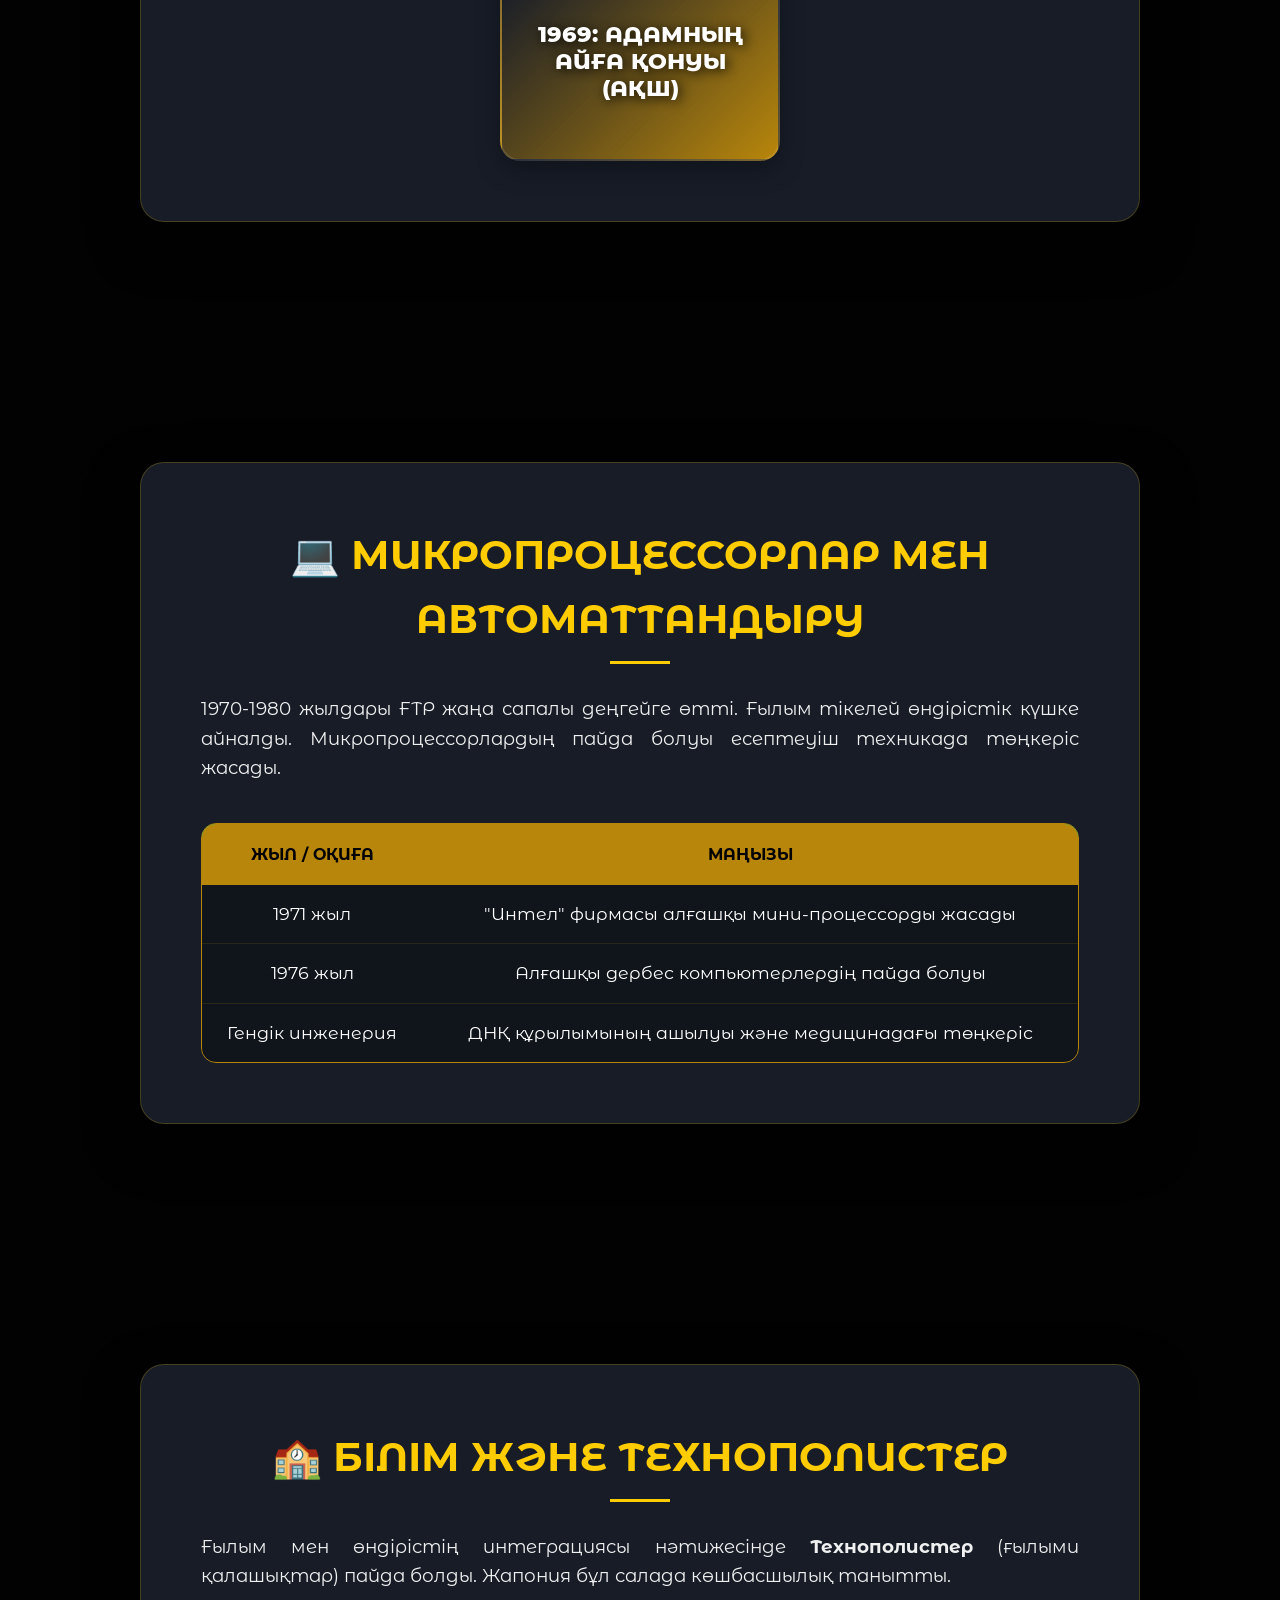
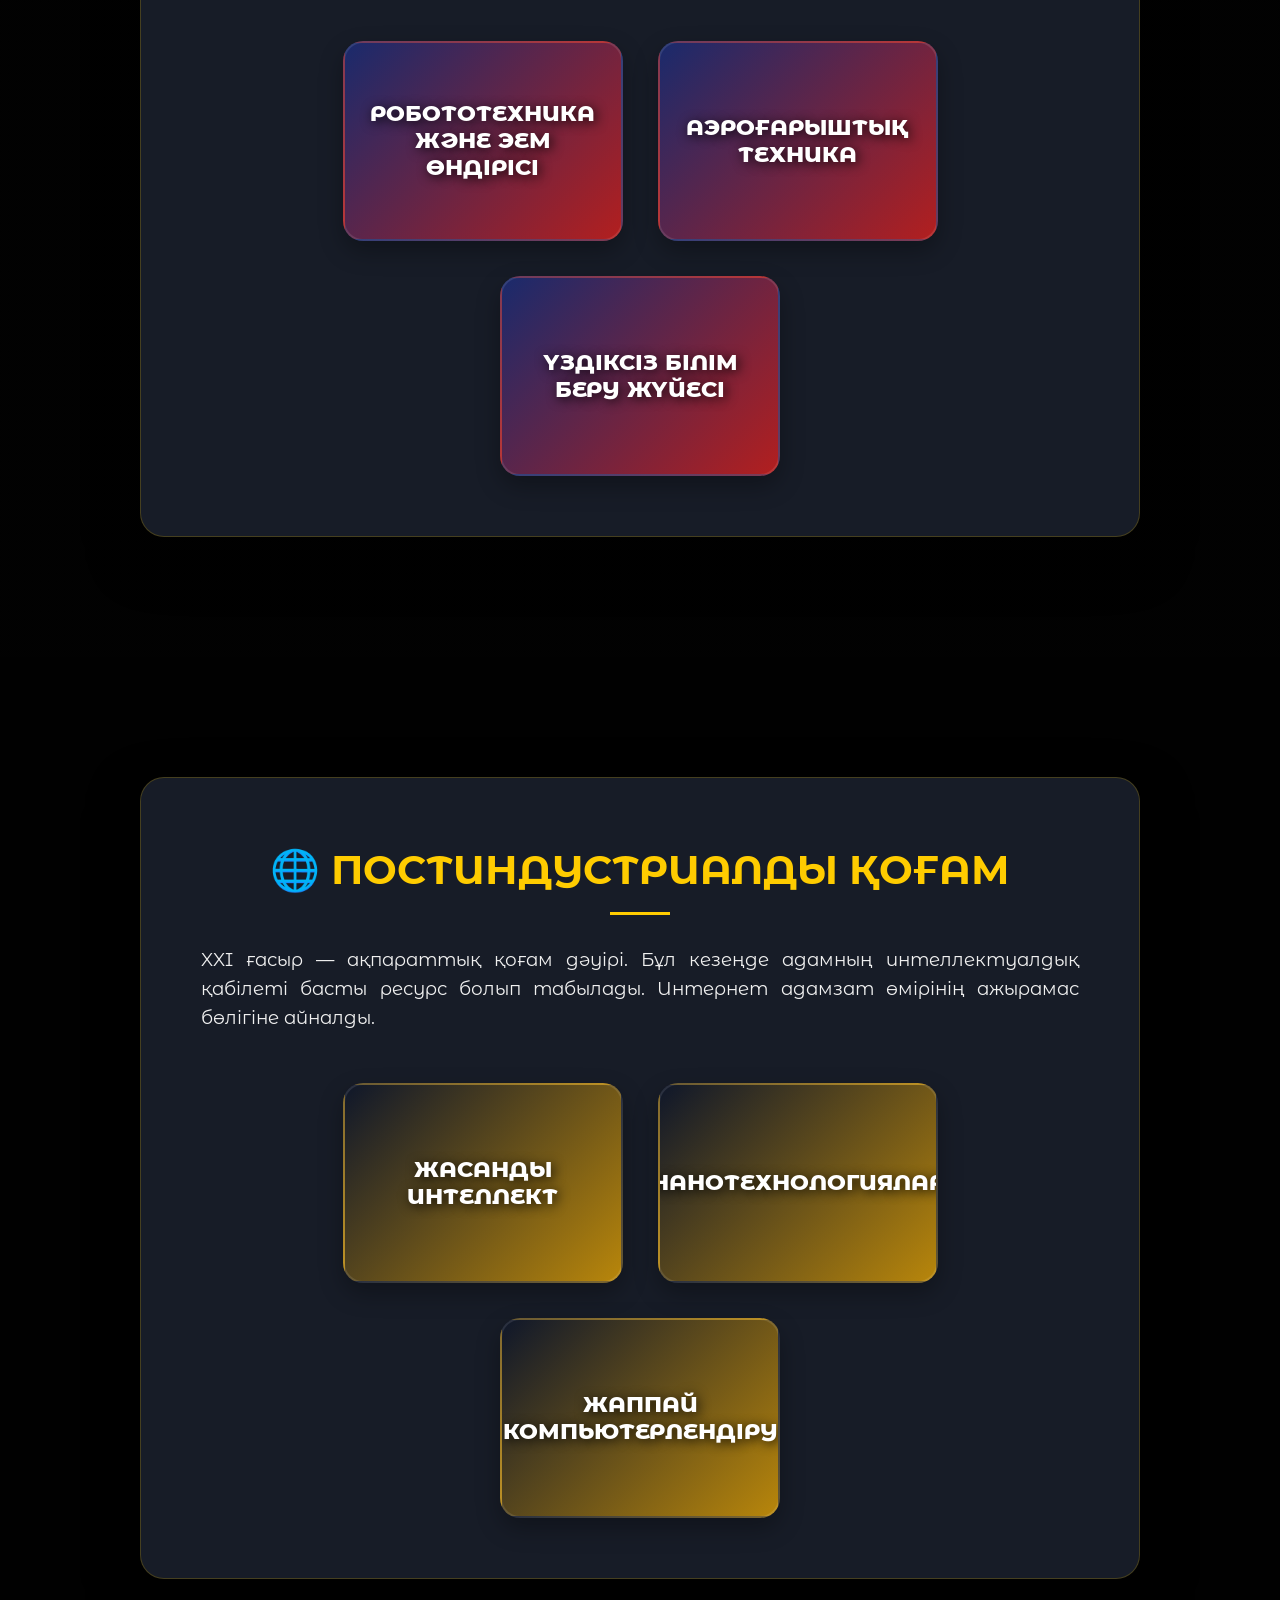
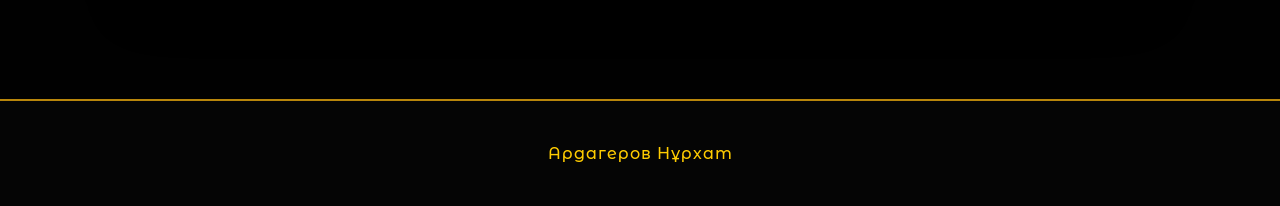
==== commit f3f37396: "Update index.html" ====
--- a/index.html
+++ b/index.html
@@ -3,104 +3,103 @@
 <head>
     <meta charset="UTF-8">
     <meta name="viewport" content="width=device-width, initial-scale=1.0">
-    <title>Тәуелсіз Үндістанның дамуы</title>
+    <title>Ғылыми-техникалық революция (ҒТР)</title>
     <link rel="stylesheet" href="style.css">
 </head>
 <body>
     <nav id="mainNav">
         <a href="#home">Басты бет</a>
-        <a href="#politics">Саясат</a>
-        <a href="#economy">Экономика</a>
-        <a href="#kashmir">Кашмир & Ядро</a>
-        <a href="#achievements">Жетістіктер</a>
+        <a href="#history">50-60 жж.</a>
+        <a href="#progress">70-80 жж.</a>
+        <a href="#education">Білім & Технополис</a>
+        <a href="#postindustrial">Постиндустриалды қоғам</a>
     </nav>
 
     <header id="home">
         <div class="overlay"></div>
         <div class="header-content">
-            <h1>Үндістанның тәуелсіз дамуы</h1>
-            <p>Мәселелер, реформалар және жаһандық жетістіктер</p>
+            <h1>Ғылыми-техникалық революция</h1>
+            <p>XX ғасырдың екінші жартысы — XXI ғасырдың басындағы ғылым, білім және технология</p>
         </div>
     </header>
 
     <main>
-        <section id="politics" class="bg1">
+        <section id="history" class="bg1">
             <div class="content">
-                <h2>⚖️ Саяси жаңғыру</h2>
-                <p>1950 жылы 26 қаңтарда Үндістан Конституциясы күшіне еніп, ел <strong>Республика</strong> болып жарияланды. Конституция бойынша Үндістан — демократиялық және зайырлы мемлекет. Онда нәсілдік, касталық және діни кемсітушіліктерге қатаң тыйым салынды.</p>
+                <h2>🚀 Ғарышты игеру және ҒТР басы</h2>
+                <p>1950-1960 жылдары ғылым мен техника қарқынды дамыды. Соғыстан кейінгі кезеңде адамзат жаңа технологиялық деңгейге көтерілді. Бұл кезеңнің басты символы — ғарышты игеру.</p>
                 <div class="cards">
                     <div class="card fade-card">
-                        <span>1950 жыл: Республика күні</span>
+                        <span>1957: Тұңғыш жасанды серік (КСРО)</span>
                     </div>
                     <div class="card fade-card">
-                        <span>Дж. Неру: Тұңғыш Үкімет басшысы</span>
+                        <span>1961: Юрий Гагариннің ғарышқа ұшуы</span>
                     </div>
                     <div class="card fade-card">
-                        <span>Зайырлы мемлекет принципі</span>
+                        <span>1969: Адамның Айға қонуы (АҚШ)</span>
                     </div>
                 </div>
             </div>
         </section>
 
-        <section id="economy" class="bg2">
+        <section id="progress" class="bg2">
             <div class="content">
-                <h2>📈 Экономикалық реформалар</h2>
-                <p>Үндістан "аралас экономика" моделін таңдады. Мұнда мемлекеттік сектор мен жеке кәсіпкерлік қатар дамыды. Аграрлық реформа нәтижесінде заминдарлар жүйесі жойылып, шаруаларға жер берілді.</p>
+                <h2>💻 Микропроцессорлар мен Автоматтандыру</h2>
+                <p>1970-1980 жылдары ҒТР жаңа сапалы деңгейге өтті. Ғылым тікелей өндірістік күшке айналды. Микропроцессорлардың пайда болуы есептеуіш техникада төңкеріс жасады.</p>
                 <div class="table-container">
                     <table>
-                        <tr style="background: var(--accent-dark);">
-                            <th>Сала</th>
-                            <th>Даму бағыты</th>
+                        <tr style="background: #00ff88; color: #000;">
+                            <th>Жыл / Оқиға</th>
+                            <th>Маңызы</th>
                         </tr>
                         <tr>
-                            <td>Ауыл шаруашылығы</td>
-                            <td>Бидай өндіруден әлемде 2-орын (1995 ж.)</td>
+                            <td>1971 жыл</td>
+                            <td>"Интел" фирмасы алғашқы мини-процессорды жасады</td>
                         </tr>
                         <tr>
-                            <td>Өнеркәсіп</td>
-                            <td>Әлемдегі алғашқы 10 мемлекеттің қатарында</td>
+                            <td>1976 жыл</td>
+                            <td>Алғашқы дербес компьютерлердің пайда болуы</td>
                         </tr>
                         <tr>
-                            <td>Мемлекеттік сектор</td>
-                            <td>Металлургия, химия, ядролық энергетика</td>
+                            <td>Гендік инженерия</td>
+                            <td>ДНҚ құрылымының ашылуы және медицинадағы төңкеріс</td>
                         </tr>
                     </table>
                 </div>
             </div>
         </section>
 
-        <section id="kashmir" class="bg3">
+        <section id="education" class="bg3">
             <div class="content">
-                <h2>☢️ Сыртқы саясат және Қақтығыстар</h2>
-                <p><strong>Кашмир мәселесі:</strong> Үндістан мен Пәкістан арасындағы шешімін таппаған басты дау. Бұл мәселе бірнеше соғысқа себеп болды.</p>
-                <p><strong>Ядролық бағдарлама:</strong> Қытай мен Пәкістан тарапынан төнген қауіпке байланысты Үндістан 1998 жылы ядролық сынақтар өткізді.</p>
+                <h2>🏫 Білім және Технополистер</h2>
+                <p>Ғылым мен өндірістің интеграциясы нәтижесінде <strong>Технополистер</strong> (ғылыми қалашықтар) пайда болды. Жапония бұл салада көшбасшылық танытты.</p>
                 <div class="cards">
-                    <div class="card fade-card">
-                        <span>Кашмир дауы: 1947-қазірге дейін</span>
+                    <div class="card fade-card" style="background: linear-gradient(135deg, #1a2a6c, #b21f1f);">
+                        <span>Робототехника және ЭЕМ өндірісі</span>
                     </div>
-                    <div class="card fade-card">
-                        <span>1998: Ядролық сынақтар</span>
+                    <div class="card fade-card" style="background: linear-gradient(135deg, #1a2a6c, #b21f1f);">
+                        <span>Аэроғарыштық техника</span>
                     </div>
-                    <div class="card fade-card">
-                        <span>Бейтараптық саясаты (Дж. Неру)</span>
+                    <div class="card fade-card" style="background: linear-gradient(135deg, #1a2a6c, #b21f1f);">
+                        <span>Үздіксіз білім беру жүйесі</span>
                     </div>
                 </div>
             </div>
         </section>
 
-        <section id="achievements" class="bg4">
+        <section id="postindustrial" class="bg4">
             <div class="content">
-                <h2>🚀 Қазіргі Үндістан</h2>
-                <p>Тәуелсіздік жылдарында Үндістан ірі жетістіктерге жетті: өмір сүру деңгейі 2 есе өсті, сауаттылық артты, ғарыштық және ядролық зерттеулер бойынша әлемдік көшбасшылардың біріне айналды.</p>
+                <h2>🌐 Постиндустриалды қоғам</h2>
+                <p>XXI ғасыр — ақпараттық қоғам дәуірі. Бұл кезеңде адамның интеллектуалдық қабілеті басты ресурс болып табылады. Интернет адамзат өмірінің ажырамас бөлігіне айналды.</p>
                 <div class="cards">
                     <div class="card fade-card">
-                        <span>Ғарыштық держава</span>
+                        <span>Жасанды Интеллект</span>
                     </div>
                     <div class="card fade-card">
-                        <span>Демократиялық тұрақтылық</span>
+                        <span>Нанотехнологиялар</span>
                     </div>
                     <div class="card fade-card">
-                        <span>IT және технология орталығы</span>
+                        <span>Жаппай компьютерлендіру</span>
                     </div>
                 </div>
             </div>
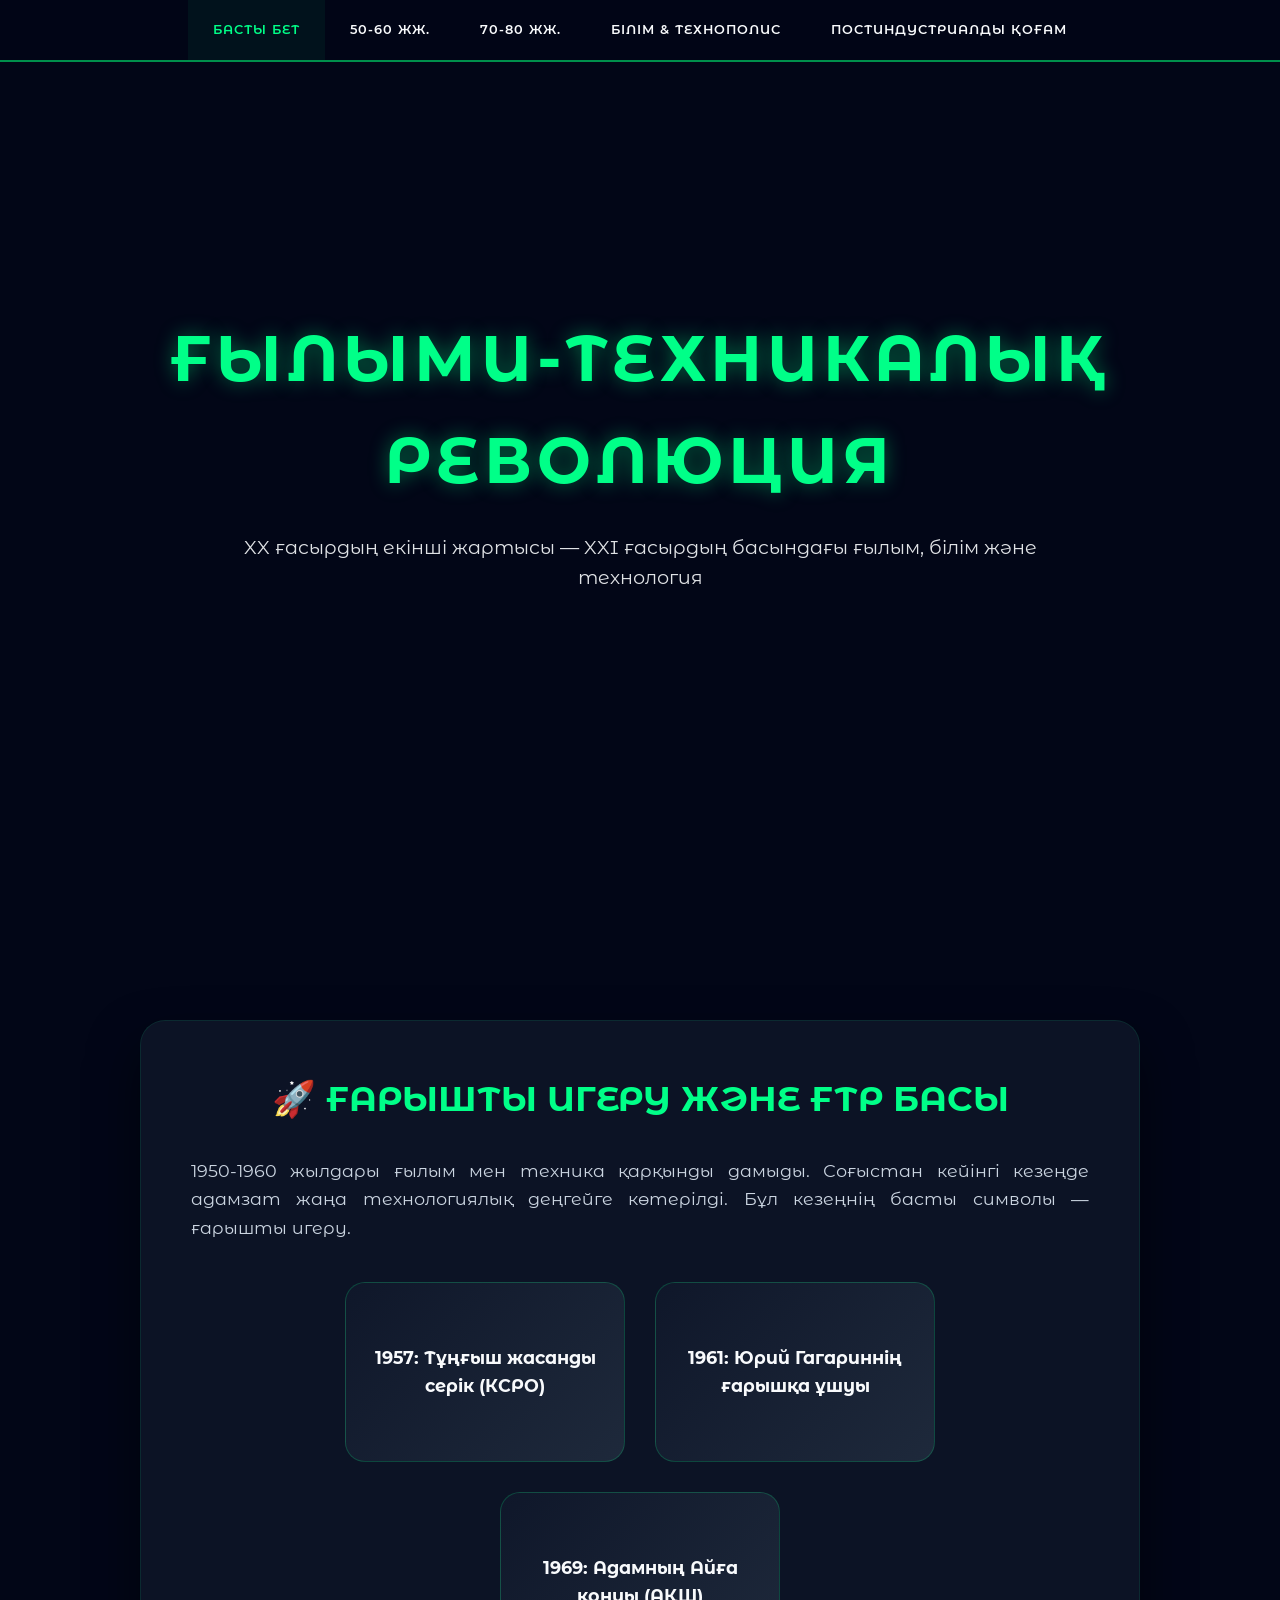
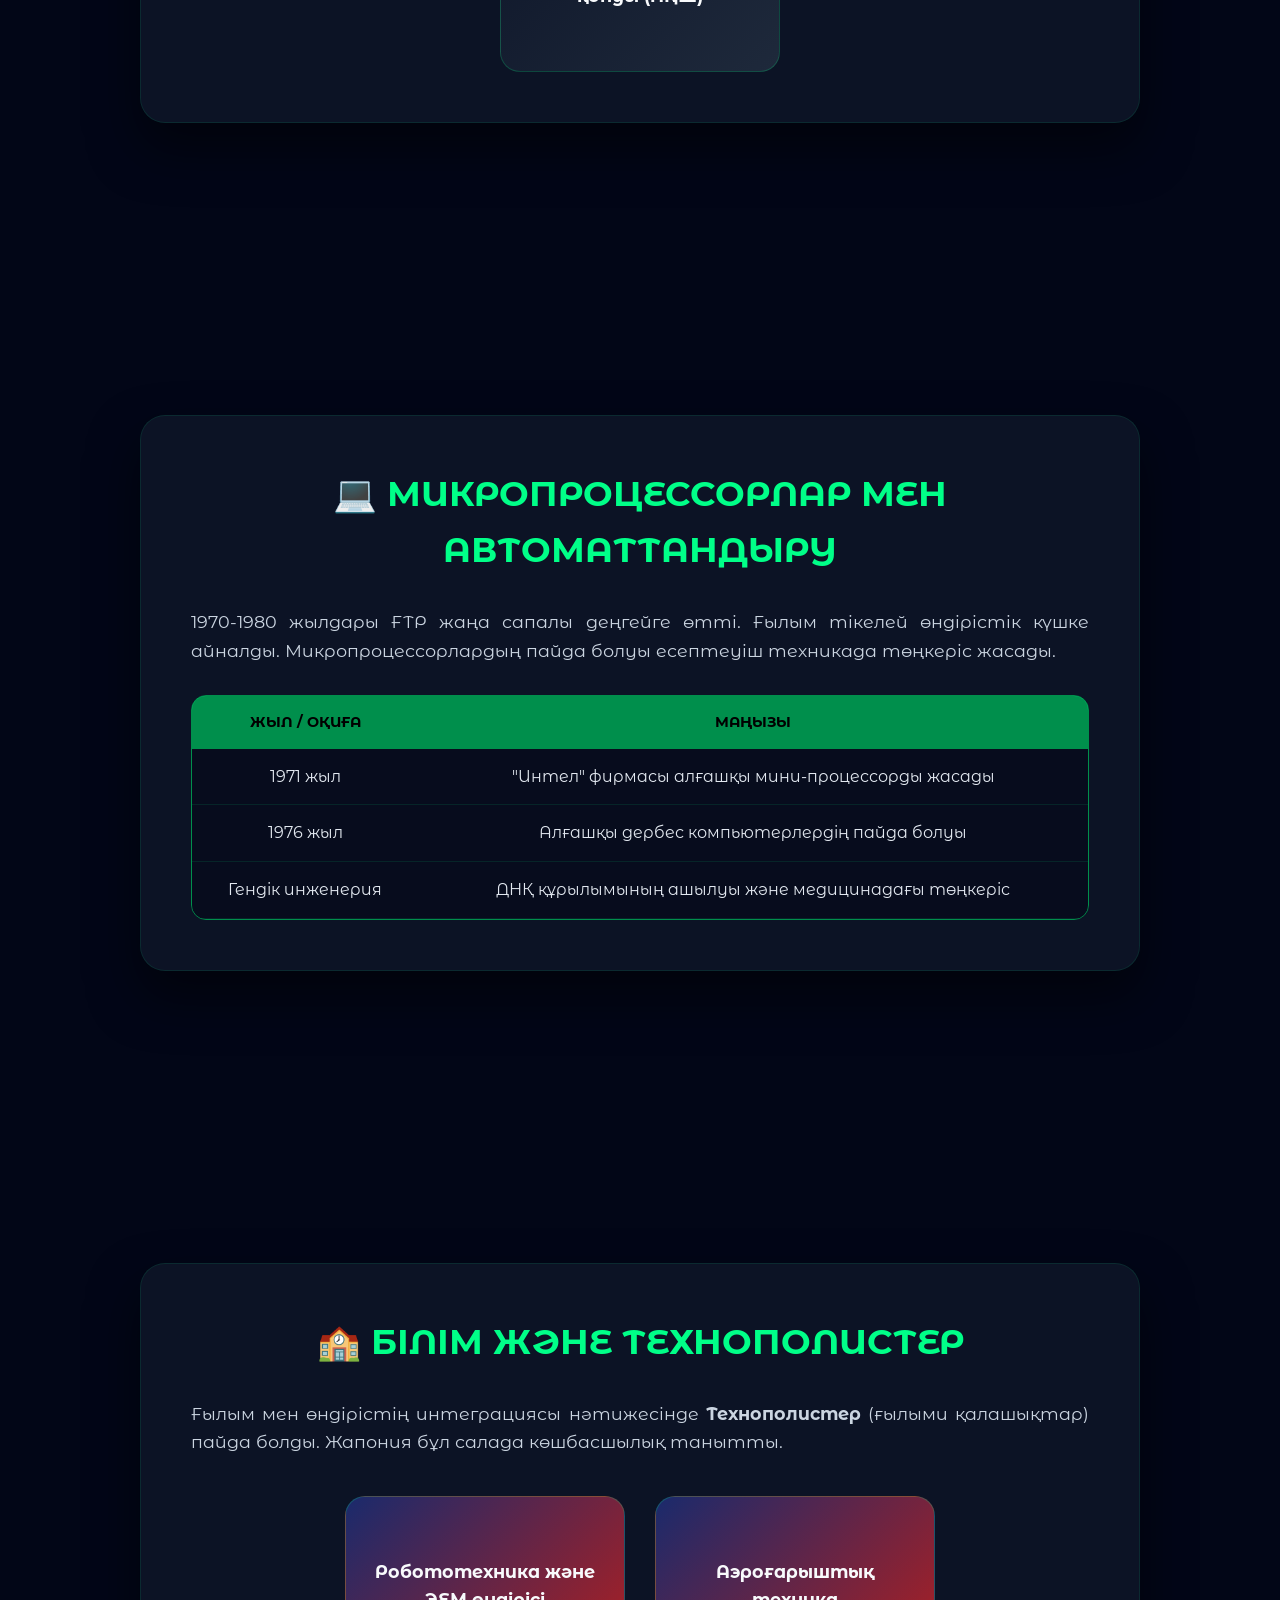
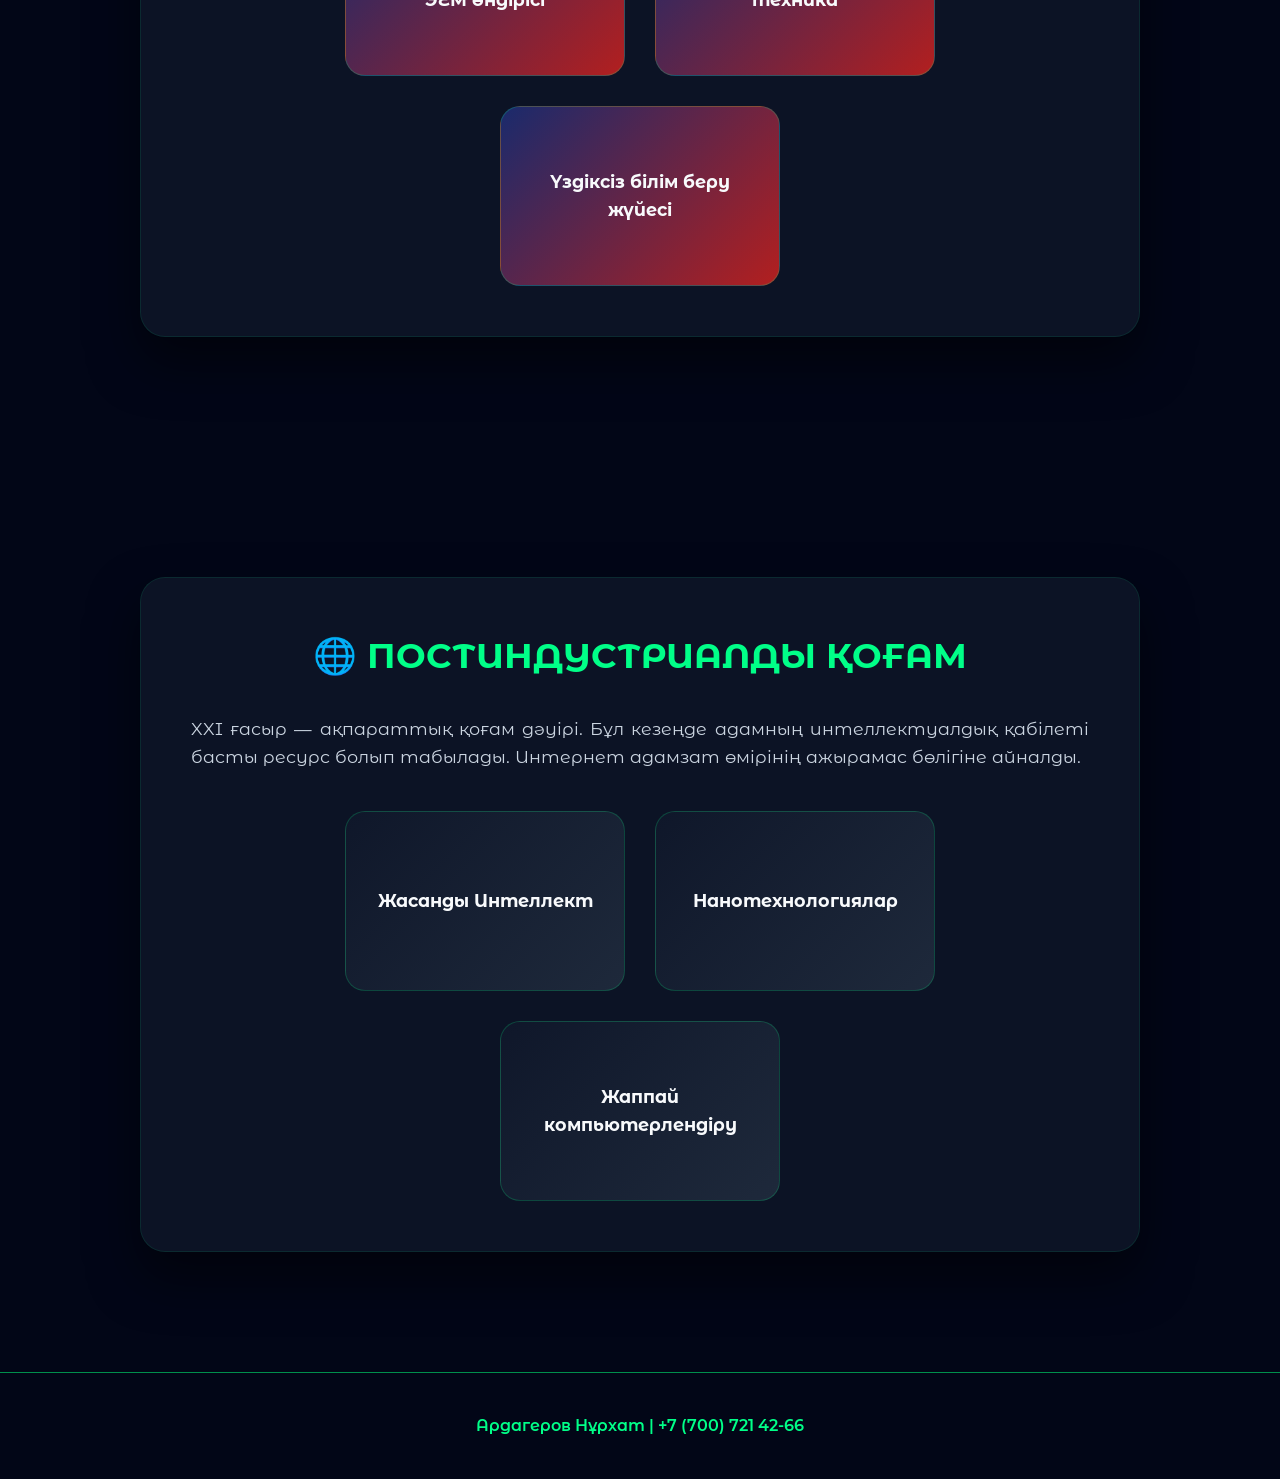
==== commit a3777328: "Update index.html" ====
--- a/index.html
+++ b/index.html
@@ -107,7 +107,7 @@
     </main>
 
     <footer>
-        <p>Ардагеров Нұрхат</p>
+        <p>Ардагеров Нұрхат | +7 (700) 721 42-66</p>
     </footer>
 
     <script src="script.js"></script>
--- a/style.css
+++ b/style.css
@@ -1,16 +1,13 @@
-/* Google Fonts жүктеу - Montserrat Alternates қазақ тіліндегі мәтінге өте қолайлы */
-@import url('https://fonts.googleapis.com/css2?family=Montserrat+Alternates:ital,wght@0,100;0,200;0,300;0,400;0,500;0,600;0,700;0,800;0,900;1,100;1,200;1,300;1,400;1,500;1,600;1,700;1,800;1,900&display=swap');
-
-/* Негізгі айнымалылар мен баптаулар */
+/* Google Fonts - Montserrat қазақ тіліне өте қолайлы */
+@import url('https://fonts.googleapis.com/css2?family=Montserrat+Alternates:wght@300;400;600;700;800&display=swap');
+
 :root {
-    --nav-bg: rgba(10, 25, 41, 0.95);      /* Навигацияның қою көк фоны */
-    --content-bg: rgba(26, 32, 44, 0.9);   /* Контент блогының фоны */
-    --card-width: 280px;
-    --card-height: 200px;
-    --accent: #ffcc00;                     /* Алтын түсті акцент (Алаш рухы) */
-    --accent-dark: #b8860b;                /* Қою алтын / қоңыр */
-    --text-white: #ffffff;
-    --transition: all 0.4s cubic-bezier(0.165, 0.84, 0.44, 1);
+    --nav-bg: rgba(2, 6, 23, 0.95);
+    --content-bg: rgba(15, 23, 42, 0.8);
+    --accent: #00ff88;         /* Неонды жасыл */
+    --accent-dark: #008f4c;    /* Қою жасыл */
+    --text-white: #f8fafc;
+    --transition: all 0.4s cubic-bezier(0.4, 0, 0.2, 1);
 }
 
 * {
@@ -25,198 +22,165 @@
 }
 
 body {
-    background: #0a0a0a;
+    background: #020617;
     color: var(--text-white);
     overflow-x: hidden;
     line-height: 1.6;
 }
 
-/* Навигациялық мәзір стилі */
+/* Навигация */
 nav#mainNav {
     position: fixed;
     top: 0;
-    left: 0;
     width: 100%;
     background: var(--nav-bg);
-    backdrop-filter: blur(12px);
+    backdrop-filter: blur(10px);
     display: flex;
     justify-content: center;
     z-index: 1000;
-    box-shadow: 0 4px 20px rgba(0, 0, 0, 0.6);
     border-bottom: 2px solid var(--accent-dark);
 }
 
 nav#mainNav a {
     color: var(--text-white);
     text-decoration: none;
-    padding: 22px 28px;
+    padding: 20px 25px;
     display: block;
     transition: var(--transition);
     font-weight: 600;
-    font-size: 0.85rem;
-    text-transform: uppercase;
-    letter-spacing: 1.5px;
+    font-size: 0.8rem;
+    text-transform: uppercase;
+    letter-spacing: 1px;
 }
 
 nav#mainNav a:hover,
 nav#mainNav a.active {
     color: var(--accent);
-    background: rgba(255, 204, 0, 0.1);
+    background: rgba(0, 255, 136, 0.05);
 }
 
 /* Хедер (Басты бет) */
 header#home {
     height: 100vh;
-    background: linear-gradient(rgba(0,0,0,0.6), rgba(0,0,0,0.6)), url('https://images.unsplash.com/photo-1518709268805-4e9042af9f23?q=80&w=2000') center/cover no-repeat;
+    background: linear-gradient(rgba(2, 6, 23, 0.8), rgba(2, 6, 23, 0.8)), 
+                url('https://images.unsplash.com/photo-1451187580459-43490279c0fa?q=80&w=2000') center/cover no-repeat;
+    display: flex;
+    align-items: center;
+    justify-content: center;
     position: relative;
-    display: flex;
-    align-items: center;
-    justify-content: center;
-}
-
-header .overlay {
-    position: absolute;
-    inset: 0;
-    background: radial-gradient(circle, transparent 20%, rgba(0,0,0,0.8) 100%);
 }
 
 .header-content {
-    position: relative;
     z-index: 2;
     text-align: center;
-    padding: 30px;
+    padding: 20px;
 }
 
 .header-content h1 {
-    font-size: clamp(2.5rem, 6vw, 4.5rem);
+    font-size: clamp(2rem, 6vw, 4rem);
     margin-bottom: 20px;
     text-transform: uppercase;
-    letter-spacing: 4px;
-    color: var(--accent);
-    text-shadow: 3px 3px 15px rgba(0,0,0,0.8);
+    letter-spacing: 5px;
+    color: var(--accent);
+    text-shadow: 0 0 20px rgba(0, 255, 136, 0.4);
 }
 
 .header-content p {
-    font-size: 1.4rem;
-    font-weight: 400;
+    font-size: 1.2rem;
     max-width: 800px;
     margin: 0 auto;
-    opacity: 0.95;
-    color: #e0e0e0;
-}
-
-/* Секциялардың ортақ стилі */
+    opacity: 0.9;
+}
+
+/* Секциялар */
 section {
     min-height: 100vh;
     display: flex;
     align-items: center;
     justify-content: center;
     padding: 120px 20px;
-    position: relative;
-    background-attachment: fixed; /* Параллакс эффектісі */
-}
-
-/* Секциялардың фондық суреттеріне арналған кластар */
-/* Секциялардың фондық суреттерін Үндістан тақырыбына икемдеу */
-.bg1 { background: linear-gradient(rgba(0,0,0,0.8), rgba(0,0,0,0.8)), url('https://images.unsplash.com/photo-1524492707947-503a5be63326?q=80&w=2000') center/cover; } /* Тадж-Махал немесе Дели */
-.bg2 { background: linear-gradient(rgba(0,0,0,0.85), rgba(0,0,0,0.85)), url('https://images.unsplash.com/photo-1532375810709-75b1da00537c?q=80&w=2000') center/cover; } /* Үндістан егіншілігі */
-.bg3 { background: linear-gradient(rgba(0,0,0,0.85), rgba(0,0,0,0.85)), url('https://images.unsplash.com/photo-1543163521-1bf539c55dd2?q=80&w=2000') center/cover; } /* Кашмир таулары */
-.bg4 { background: linear-gradient(rgba(0,0,0,0.9), rgba(0,0,0,0.9)), url('https://images.unsplash.com/photo-1517048676732-d65bc937f952?q=80&w=2000') center/cover; } /* Қазіргі қала / технология */
-
-/* Контент блогының контейнері */
-.content {
-    position: relative;
-    z-index: 2;
-    background: var(--content-bg);
-    padding: 60px;
-    border-radius: 24px;
-    max-width: 1000px;
-    width: 95%;
-    box-shadow: 0 20px 50px rgba(0, 0, 0, 0.5);
-    border: 1px solid rgba(255, 204, 0, 0.2);
-    text-align: center;
-}
-
-section h2 {
-    font-size: 2.5rem;
-    margin-bottom: 30px;
-    color: var(--accent);
-    text-transform: uppercase;
-    position: relative;
-    display: inline-block;
-}
-
-section h2::after {
-    content: '';
-    display: block;
-    width: 60px;
-    height: 3px;
-    background: var(--accent);
-    margin: 10px auto 0;
-}
-
-section p {
-    font-size: 1.15rem;
-    margin-bottom: 35px;
-    text-align: justify;
-    color: #f0f0f0;
-}
-
-/* Карточкалар жүйесі */
-.cards {
-    display: flex;
-    justify-content: center;
-    flex-wrap: wrap;
-    gap: 35px;
-    margin-top: 50px;
-}
-
-.card {
-    width: var(--card-width);
-    height: var(--card-height);
-    border-radius: 20px;
-    position: relative;
-    overflow: hidden;
-    /* Карточкалардың дефолттық градиенті (егер сурет жүктелмесе) */
-    background: linear-gradient(135deg, #0f172a, #b8860b);
+    background-attachment: fixed;
     background-size: cover;
     background-position: center;
+}
+
+/* Секция фондары (технологиялық стильде) */
+.bg1 { background-image: linear-gradient(rgba(2, 6, 23, 0.9), rgba(2, 6, 23, 0.9)), url('https://images.unsplash.com/photo-1446776811953-b23d57bd21aa?q=80&w=2000'); }
+.bg2 { background-image: linear-gradient(rgba(2, 6, 23, 0.9), rgba(2, 6, 23, 0.9)), url('https://images.unsplash.com/photo-1518770660439-4636190af475?q=80&w=2000'); }
+.bg3 { background-image: linear-gradient(rgba(2, 6, 23, 0.9), rgba(2, 6, 23, 0.9)), url('https://images.unsplash.com/photo-1581091226825-a6a2a5aee158?q=80&w=2000'); }
+.bg4 { background-image: linear-gradient(rgba(2, 6, 23, 0.9), rgba(2, 6, 23, 0.9)), url('https://images.unsplash.com/photo-1550751827-4bd374c3f58b?q=80&w=2000'); }
+
+.content {
+    background: var(--content-bg);
+    padding: 50px;
+    border-radius: 25px;
+    max-width: 1000px;
+    width: 100%;
+    backdrop-filter: blur(15px);
+    border: 1px solid rgba(0, 255, 136, 0.1);
+    box-shadow: 0 25px 50px rgba(0, 0, 0, 0.5);
+    text-align: center;
+}
+
+section h2 {
+    font-size: 2.2rem;
+    margin-bottom: 30px;
+    color: var(--accent);
+    text-transform: uppercase;
+}
+
+section p {
+    font-size: 1.1rem;
+    margin-bottom: 30px;
+    text-align: justify;
+    color: #cbd5e1;
+}
+
+/* Карточкалар */
+.cards {
+    display: flex;
+    justify-content: center;
+    flex-wrap: wrap;
+    gap: 30px;
+    margin-top: 40px;
+}
+
+.card {
+    width: 280px;
+    height: 180px;
+    border-radius: 20px;
+    background: linear-gradient(135deg, #0f172a, #1e293b);
+    display: flex;
+    align-items: center;
+    justify-content: center;
+    padding: 20px;
+    border: 1px solid rgba(0, 255, 136, 0.2);
     transition: var(--transition);
     opacity: 0;
-    transform: translateY(60px);
-    display: flex;
-    align-items: center;
-    justify-content: center;
-    border: 2px solid rgba(255, 255, 255, 0.1);
-    box-shadow: 0 10px 25px rgba(0,0,0,0.3);
-}
-
-/* Анимация қосылғандағы класс (JS арқылы басқарылады) */
+    transform: translateY(40px);
+}
+
 .card.show {
     opacity: 1;
     transform: translateY(0);
 }
 
 .card:hover {
-    transform: scale(1.08) translateY(-15px);
-    box-shadow: 0 20px 40px rgba(255, 204, 0, 0.3);
+    transform: translateY(-10px) scale(1.05);
     border-color: var(--accent);
+    box-shadow: 0 10px 30px rgba(0, 255, 136, 0.2);
 }
 
 .card span {
-    font-size: 1.4rem;
-    font-weight: 800;
-    text-transform: uppercase;
-    color: #fff;
-    text-shadow: 2px 2px 12px rgba(0, 0, 0, 0.9);
-    padding: 15px;
-    text-align: center;
-    line-height: 1.2;
-}
-
-/* Кесте дизайны */
+    font-weight: 700;
+    font-size: 1.1rem;
+    color: var(--text-white);
+    text-align: center;
+}
+
+/* Кесте */
 .table-container {
-    margin-top: 40px;
+    margin-top: 30px;
     border-radius: 15px;
     overflow: hidden;
     border: 1px solid var(--accent-dark);
@@ -225,96 +189,37 @@
 table {
     width: 100%;
     border-collapse: collapse;
-    background: rgba(0, 0, 0, 0.3);
+    background: rgba(2, 6, 23, 0.5);
 }
 
 table th {
     background: var(--accent-dark);
     color: #000;
-    padding: 18px;
-    text-transform: uppercase;
-    font-size: 1rem;
-    font-weight: 700;
+    padding: 15px;
+    text-transform: uppercase;
+    font-size: 0.9rem;
 }
 
 table td {
     padding: 15px;
-    border-bottom: 1px solid rgba(255, 204, 0, 0.1);
-    font-size: 1.1rem;
-    color: #fff;
-}
-
-table tr:last-child td {
-    border-bottom: none;
-}
-
-table tr:hover {
-    background: rgba(255, 204, 0, 0.05);
-}
-
-/* Custom Scrollbar */
-::-webkit-scrollbar {
-    width: 12px;
-}
-
-::-webkit-scrollbar-track {
-    background: #050505;
-}
-
-::-webkit-scrollbar-thumb {
-    background: linear-gradient(var(--accent-dark), var(--accent));
-    border-radius: 6px;
-    border: 3px solid #050505;
+    border-bottom: 1px solid rgba(0, 255, 136, 0.1);
+    color: #e2e8f0;
 }
 
 /* Футер */
 footer {
-    background: #050505;
-    color: var(--accent);
-    text-align: center;
-    padding: 40px 20px;
-    border-top: 2px solid var(--accent-dark);
-    font-weight: 500;
-    letter-spacing: 1px;
-}
-
-/* Адаптивті дизайн (Мобильді құрылғылар үшін) */
-@media (max-width: 1024px) {
-    .content {
-        padding: 40px;
-    }
-}
-
+    background: #020617;
+    padding: 40px;
+    text-align: center;
+    border-top: 1px solid var(--accent-dark);
+    color: var(--accent);
+    font-weight: 600;
+}
+
+/* Адаптивтілік */
 @media (max-width: 768px) {
-    nav#mainNav {
-        flex-wrap: wrap;
-    }
-    nav#mainNav a {
-        padding: 15px 12px;
-        font-size: 0.7rem;
-    }
-    header#home {
-        height: 80vh;
-    }
-    .header-content h1 {
-        font-size: 2.2rem;
-    }
-    section h2 {
-        font-size: 1.8rem;
-    }
-    .card {
-        width: 100%; /* Мобильді телефонда карточкалар толық енді алады */
-        height: 160px;
-    }
-}
-
-@media (max-width: 480px) {
-    .content {
-        padding: 25px 15px;
-        border-radius: 0;
-    }
-    section p {
-        font-size: 1rem;
-        text-align: left;
-    }
-}
+    nav#mainNav { flex-wrap: wrap; }
+    nav#mainNav a { padding: 12px 10px; font-size: 0.65rem; }
+    .content { padding: 30px 20px; }
+    .card { width: 100%; height: 140px; }
+}
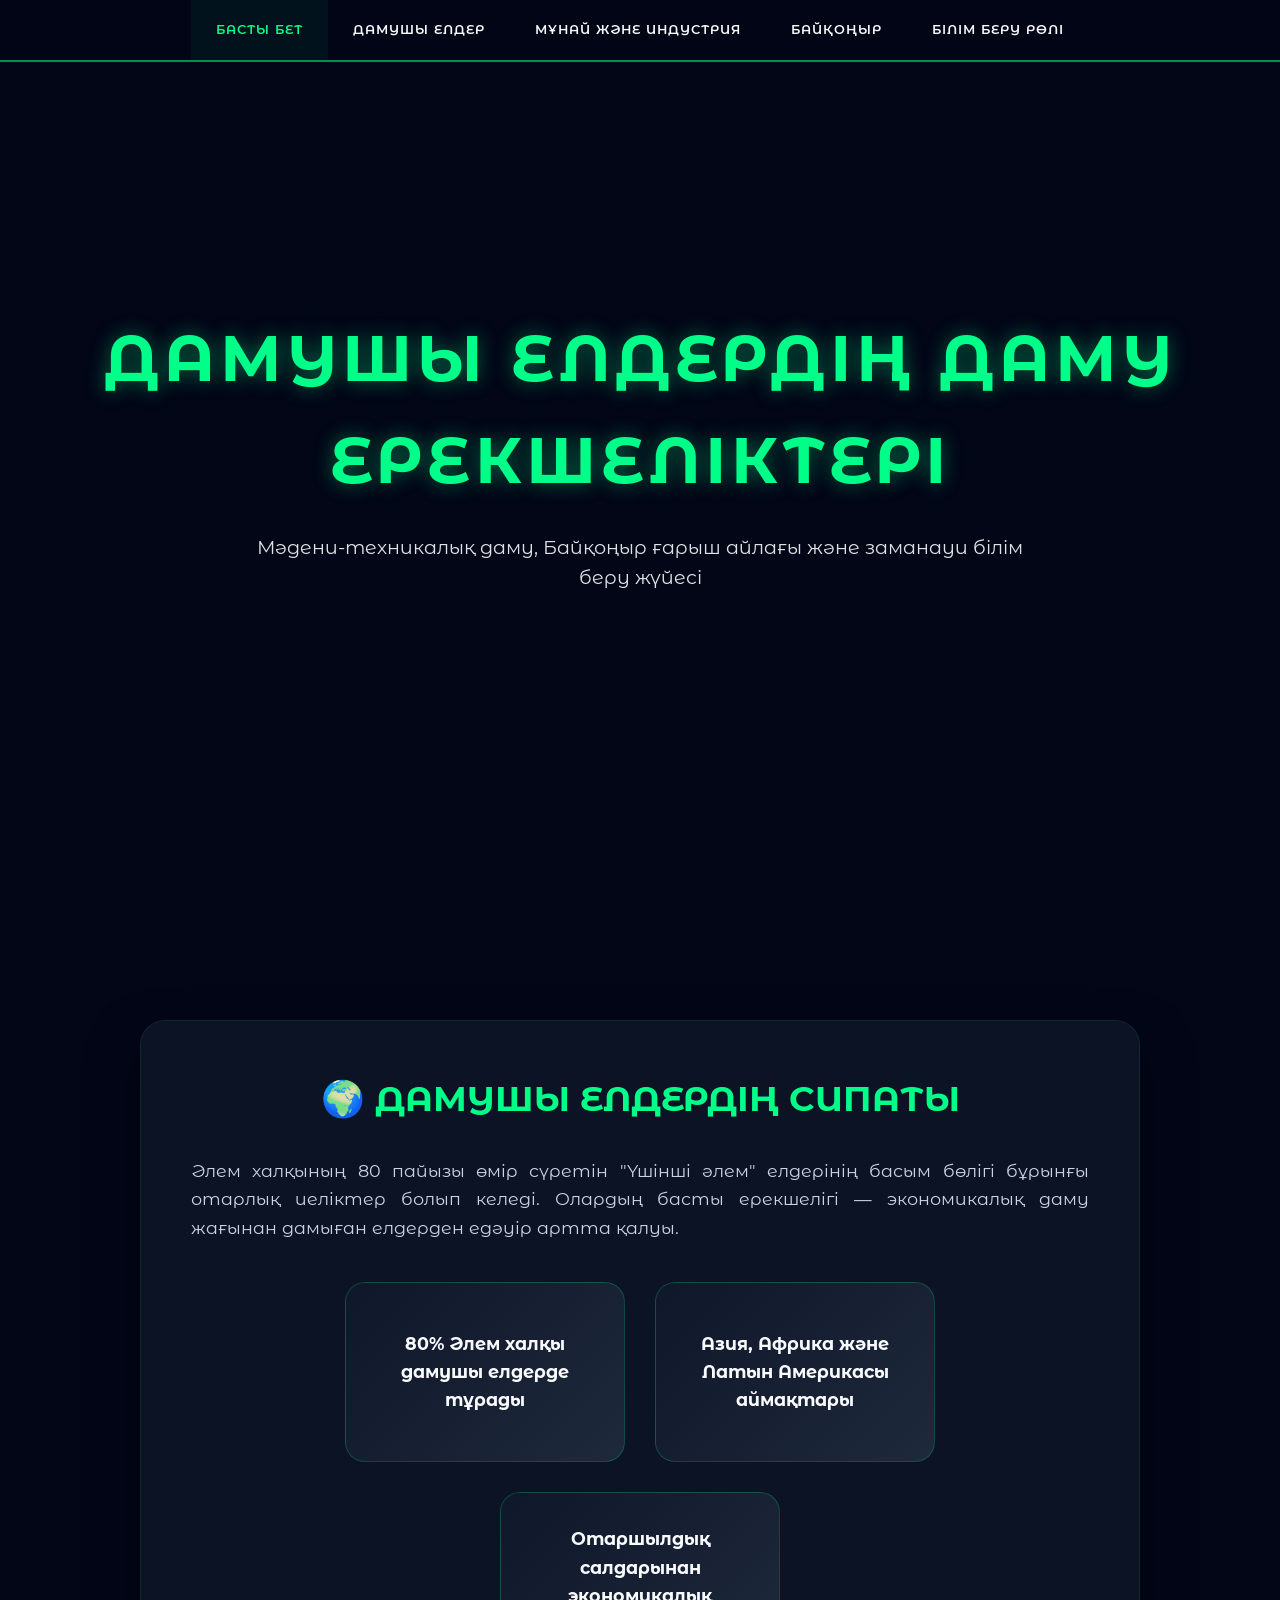
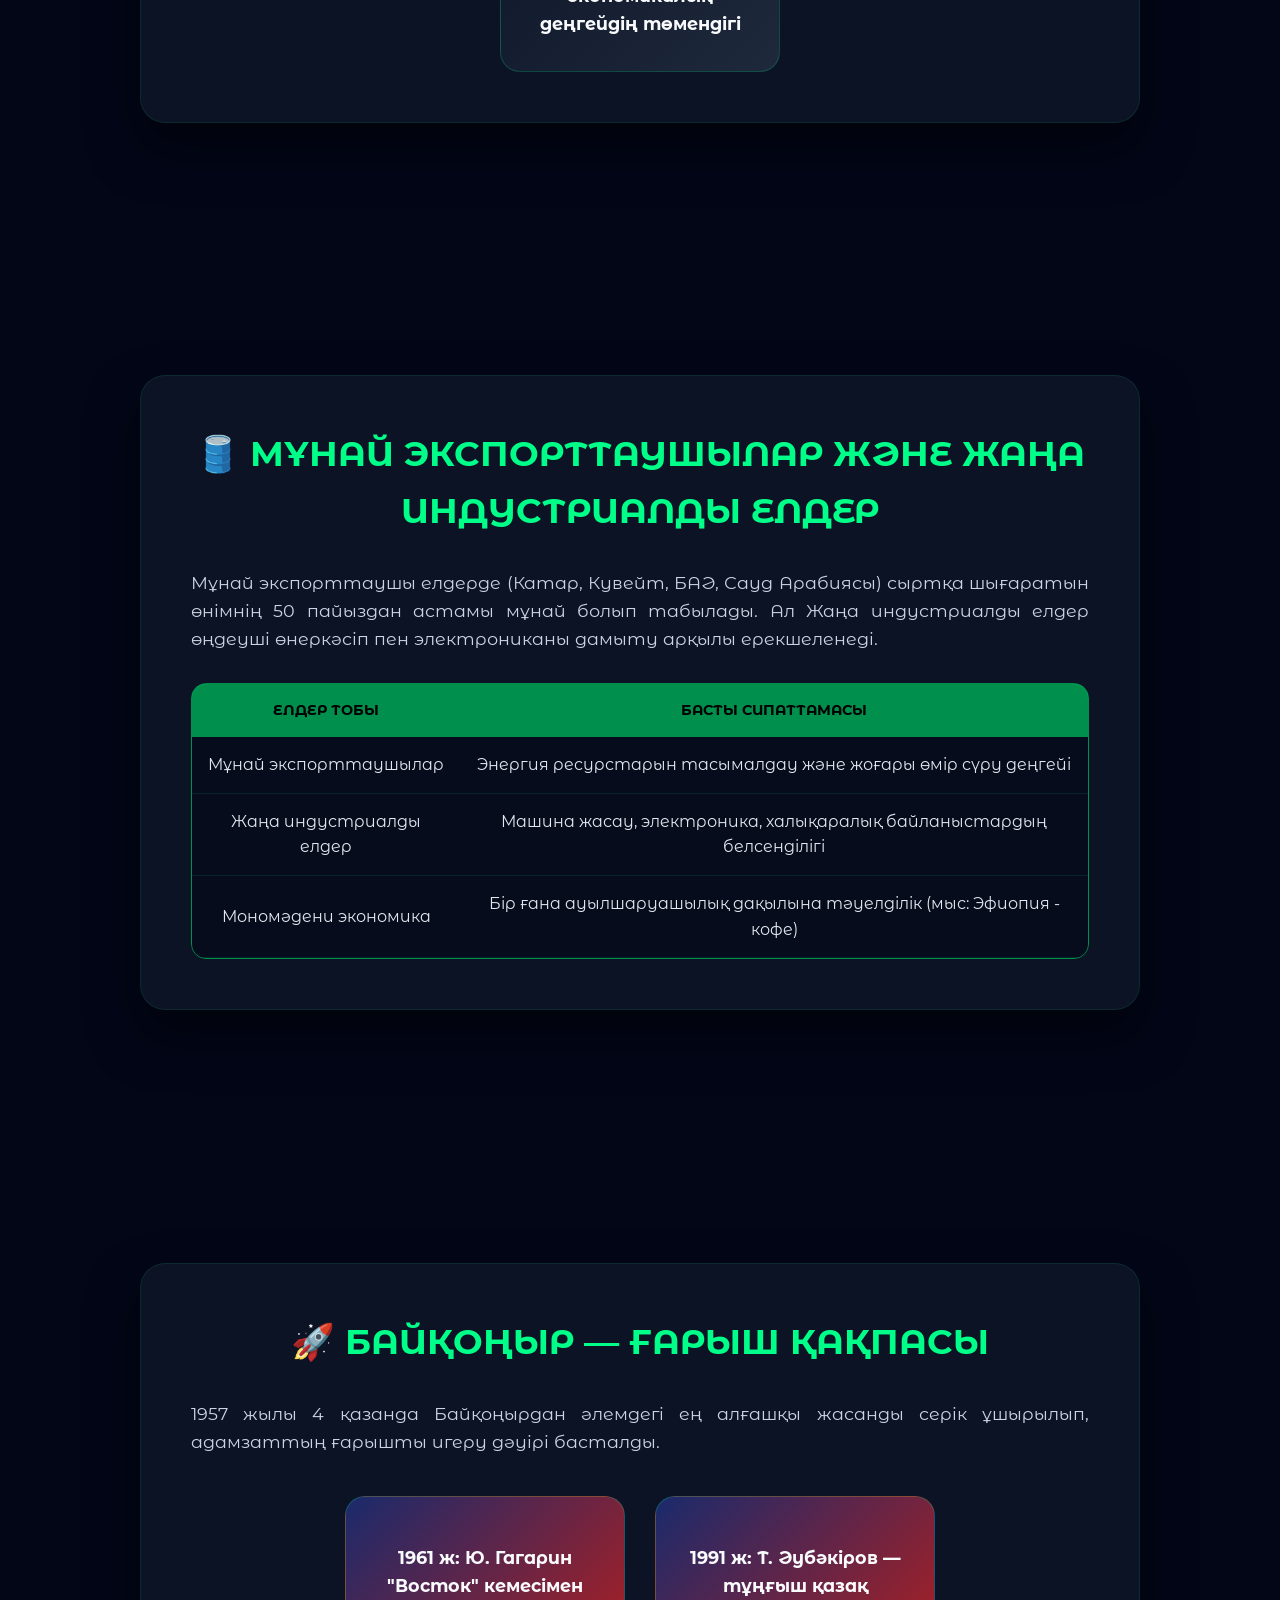
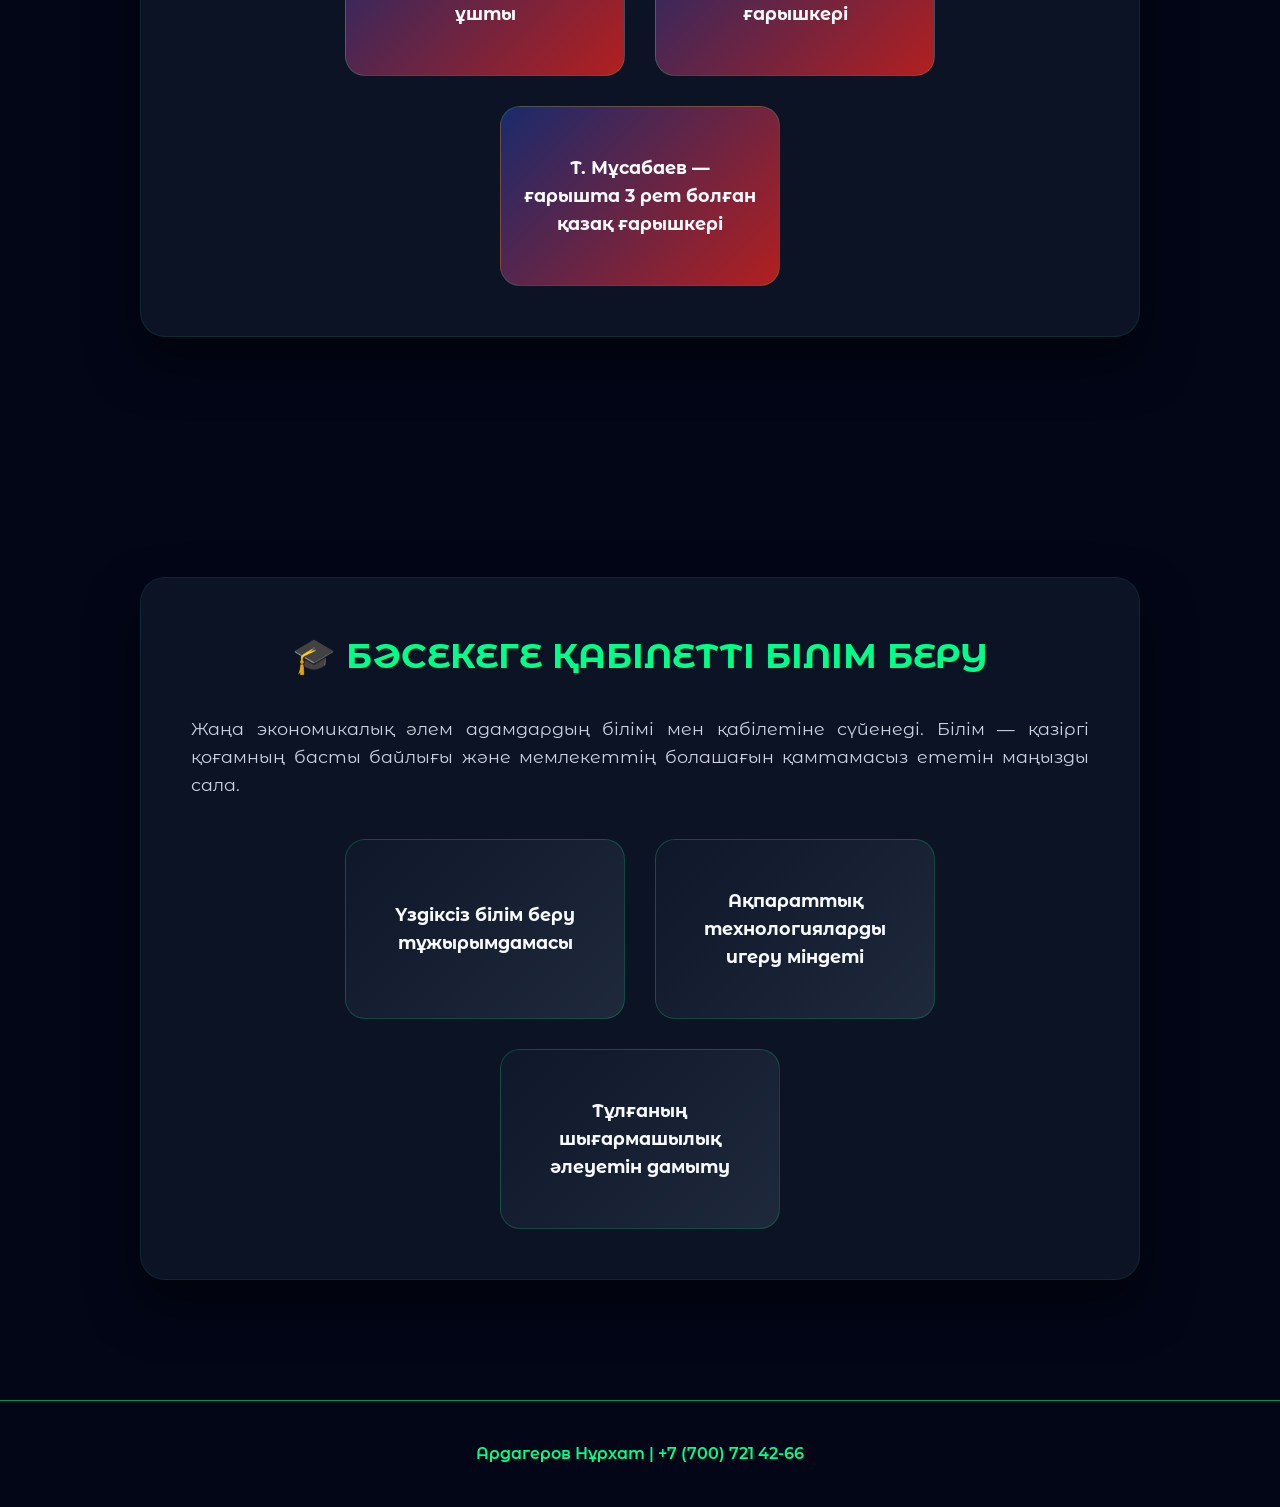
==== commit 544851a2: "Update index.html" ====
--- a/index.html
+++ b/index.html
@@ -3,103 +3,108 @@
 <head>
     <meta charset="UTF-8">
     <meta name="viewport" content="width=device-width, initial-scale=1.0">
-    <title>Ғылыми-техникалық революция (ҒТР)</title>
+    <title>Дамушы елдер және Ғарыш технологиялары</title>
     <link rel="stylesheet" href="style.css">
 </head>
+    <!-- Будете копировать, напишите мне pls -->
 <body>
     <nav id="mainNav">
         <a href="#home">Басты бет</a>
-        <a href="#history">50-60 жж.</a>
-        <a href="#progress">70-80 жж.</a>
-        <a href="#education">Білім & Технополис</a>
-        <a href="#postindustrial">Постиндустриалды қоғам</a>
+        <a href="#developing">Дамушы елдер</a>
+        <a href="#oil-industry">Мұнай және Индустрия</a>
+        <a href="#baikonur">Байқоңыр</a>
+        <a href="#education">Білім беру рөлі</a>
     </nav>
 
     <header id="home">
         <div class="overlay"></div>
         <div class="header-content">
-            <h1>Ғылыми-техникалық революция</h1>
-            <p>XX ғасырдың екінші жартысы — XXI ғасырдың басындағы ғылым, білім және технология</p>
+            <h1>Дамушы елдердің даму ерекшеліктері</h1>
+            <p>Мәдени-техникалық даму, Байқоңыр ғарыш айлағы және заманауи білім беру жүйесі</p>
         </div>
     </header>
 
     <main>
-        <section id="history" class="bg1">
+        <!-- Будете копировать, напишите мне pls -->
+        <section id="developing" class="bg1">
             <div class="content">
-                <h2>🚀 Ғарышты игеру және ҒТР басы</h2>
-                <p>1950-1960 жылдары ғылым мен техника қарқынды дамыды. Соғыстан кейінгі кезеңде адамзат жаңа технологиялық деңгейге көтерілді. Бұл кезеңнің басты символы — ғарышты игеру.</p>
+                <h2>🌍 Дамушы елдердің сипаты</h2>
+                <p>Әлем халқының 80 пайызы өмір сүретін "Үшінші әлем" елдерінің басым бөлігі бұрынғы отарлық иеліктер болып келеді. Олардың басты ерекшелігі — экономикалық даму жағынан дамыған елдерден едәуір артта қалуы.</p>
                 <div class="cards">
                     <div class="card fade-card">
-                        <span>1957: Тұңғыш жасанды серік (КСРО)</span>
+                        <span>80% Әлем халқы дамушы елдерде тұрады</span>
                     </div>
                     <div class="card fade-card">
-                        <span>1961: Юрий Гагариннің ғарышқа ұшуы</span>
+                        <span>Азия, Африка және Латын Америкасы аймақтары</span>
                     </div>
                     <div class="card fade-card">
-                        <span>1969: Адамның Айға қонуы (АҚШ)</span>
+                        <span>Отаршылдық салдарынан экономикалық деңгейдің төмендігі</span>
                     </div>
                 </div>
             </div>
         </section>
 
-        <section id="progress" class="bg2">
+        <!-- Будете копировать, напишите мне pls -->
+        <section id="oil-industry" class="bg2">
             <div class="content">
-                <h2>💻 Микропроцессорлар мен Автоматтандыру</h2>
-                <p>1970-1980 жылдары ҒТР жаңа сапалы деңгейге өтті. Ғылым тікелей өндірістік күшке айналды. Микропроцессорлардың пайда болуы есептеуіш техникада төңкеріс жасады.</p>
+                <h2>🛢️ Мұнай экспорттаушылар және Жаңа индустриалды елдер</h2>
+                <p>Мұнай экспорттаушы елдерде (Катар, Кувейт, БАӘ, Сауд Арабиясы) сыртқа шығаратын өнімнің 50 пайыздан астамы мұнай болып табылады. Ал Жаңа индустриалды елдер өңдеуші өнеркәсіп пен электрониканы дамыту арқылы ерекшеленеді.</p>
                 <div class="table-container">
                     <table>
                         <tr style="background: #00ff88; color: #000;">
-                            <th>Жыл / Оқиға</th>
-                            <th>Маңызы</th>
+                            <th>Елдер тобы</th>
+                            <th>Басты сипаттамасы</th>
                         </tr>
                         <tr>
-                            <td>1971 жыл</td>
-                            <td>"Интел" фирмасы алғашқы мини-процессорды жасады</td>
+                            <td>Мұнай экспорттаушылар</td>
+                            <td>Энергия ресурстарын тасымалдау және жоғары өмір сүру деңгейі</td>
                         </tr>
                         <tr>
-                            <td>1976 жыл</td>
-                            <td>Алғашқы дербес компьютерлердің пайда болуы</td>
+                            <td>Жаңа индустриалды елдер</td>
+                            <td>Машина жасау, электроника, халықаралық байланыстардың белсенділігі</td>
                         </tr>
                         <tr>
-                            <td>Гендік инженерия</td>
-                            <td>ДНҚ құрылымының ашылуы және медицинадағы төңкеріс</td>
+                            <td>Мономәдени экономика</td>
+                            <td>Бір ғана ауылшаруашылық дақылына тәуелділік (мыс: Эфиопия - кофе)</td>
                         </tr>
                     </table>
                 </div>
             </div>
         </section>
 
-        <section id="education" class="bg3">
+        <!-- Будете копировать, напишите мне pls -->
+        <section id="baikonur" class="bg3">
             <div class="content">
-                <h2>🏫 Білім және Технополистер</h2>
-                <p>Ғылым мен өндірістің интеграциясы нәтижесінде <strong>Технополистер</strong> (ғылыми қалашықтар) пайда болды. Жапония бұл салада көшбасшылық танытты.</p>
+                <h2>🚀 Байқоңыр — Ғарыш қақпасы</h2>
+                <p>1957 жылы 4 қазанда Байқоңырдан әлемдегі ең алғашқы жасанды серік ұшырылып, адамзаттың ғарышты игеру дәуірі басталды.</p>
                 <div class="cards">
                     <div class="card fade-card" style="background: linear-gradient(135deg, #1a2a6c, #b21f1f);">
-                        <span>Робототехника және ЭЕМ өндірісі</span>
+                        <span>1961 ж: Ю. Гагарин "Восток" кемесімен ұшты</span>
                     </div>
                     <div class="card fade-card" style="background: linear-gradient(135deg, #1a2a6c, #b21f1f);">
-                        <span>Аэроғарыштық техника</span>
+                        <span>1991 ж: Т. Әубәкіров — тұңғыш қазақ ғарышкері</span>
                     </div>
                     <div class="card fade-card" style="background: linear-gradient(135deg, #1a2a6c, #b21f1f);">
-                        <span>Үздіксіз білім беру жүйесі</span>
+                        <span>Т. Мұсабаев — ғарышта 3 рет болған қазақ ғарышкері</span>
                     </div>
                 </div>
             </div>
         </section>
 
-        <section id="postindustrial" class="bg4">
+        <!-- Будете копировать, напишите мне pls -->
+        <section id="education" class="bg4">
             <div class="content">
-                <h2>🌐 Постиндустриалды қоғам</h2>
-                <p>XXI ғасыр — ақпараттық қоғам дәуірі. Бұл кезеңде адамның интеллектуалдық қабілеті басты ресурс болып табылады. Интернет адамзат өмірінің ажырамас бөлігіне айналды.</p>
+                <h2>🎓 Бәсекеге қабілетті білім беру</h2>
+                <p>Жаңа экономикалық әлем адамдардың білімі мен қабілетіне сүйенеді. Білім — қазіргі қоғамның басты байлығы және мемлекеттің болашағын қамтамасыз ететін маңызды сала.</p>
                 <div class="cards">
                     <div class="card fade-card">
-                        <span>Жасанды Интеллект</span>
+                        <span>Үздіксіз білім беру тұжырымдамасы</span>
                     </div>
                     <div class="card fade-card">
-                        <span>Нанотехнологиялар</span>
+                        <span>Ақпараттық технологияларды игеру міндеті</span>
                     </div>
                     <div class="card fade-card">
-                        <span>Жаппай компьютерлендіру</span>
+                        <span>Тұлғаның шығармашылық әлеуетін дамыту</span>
                     </div>
                 </div>
             </div>
